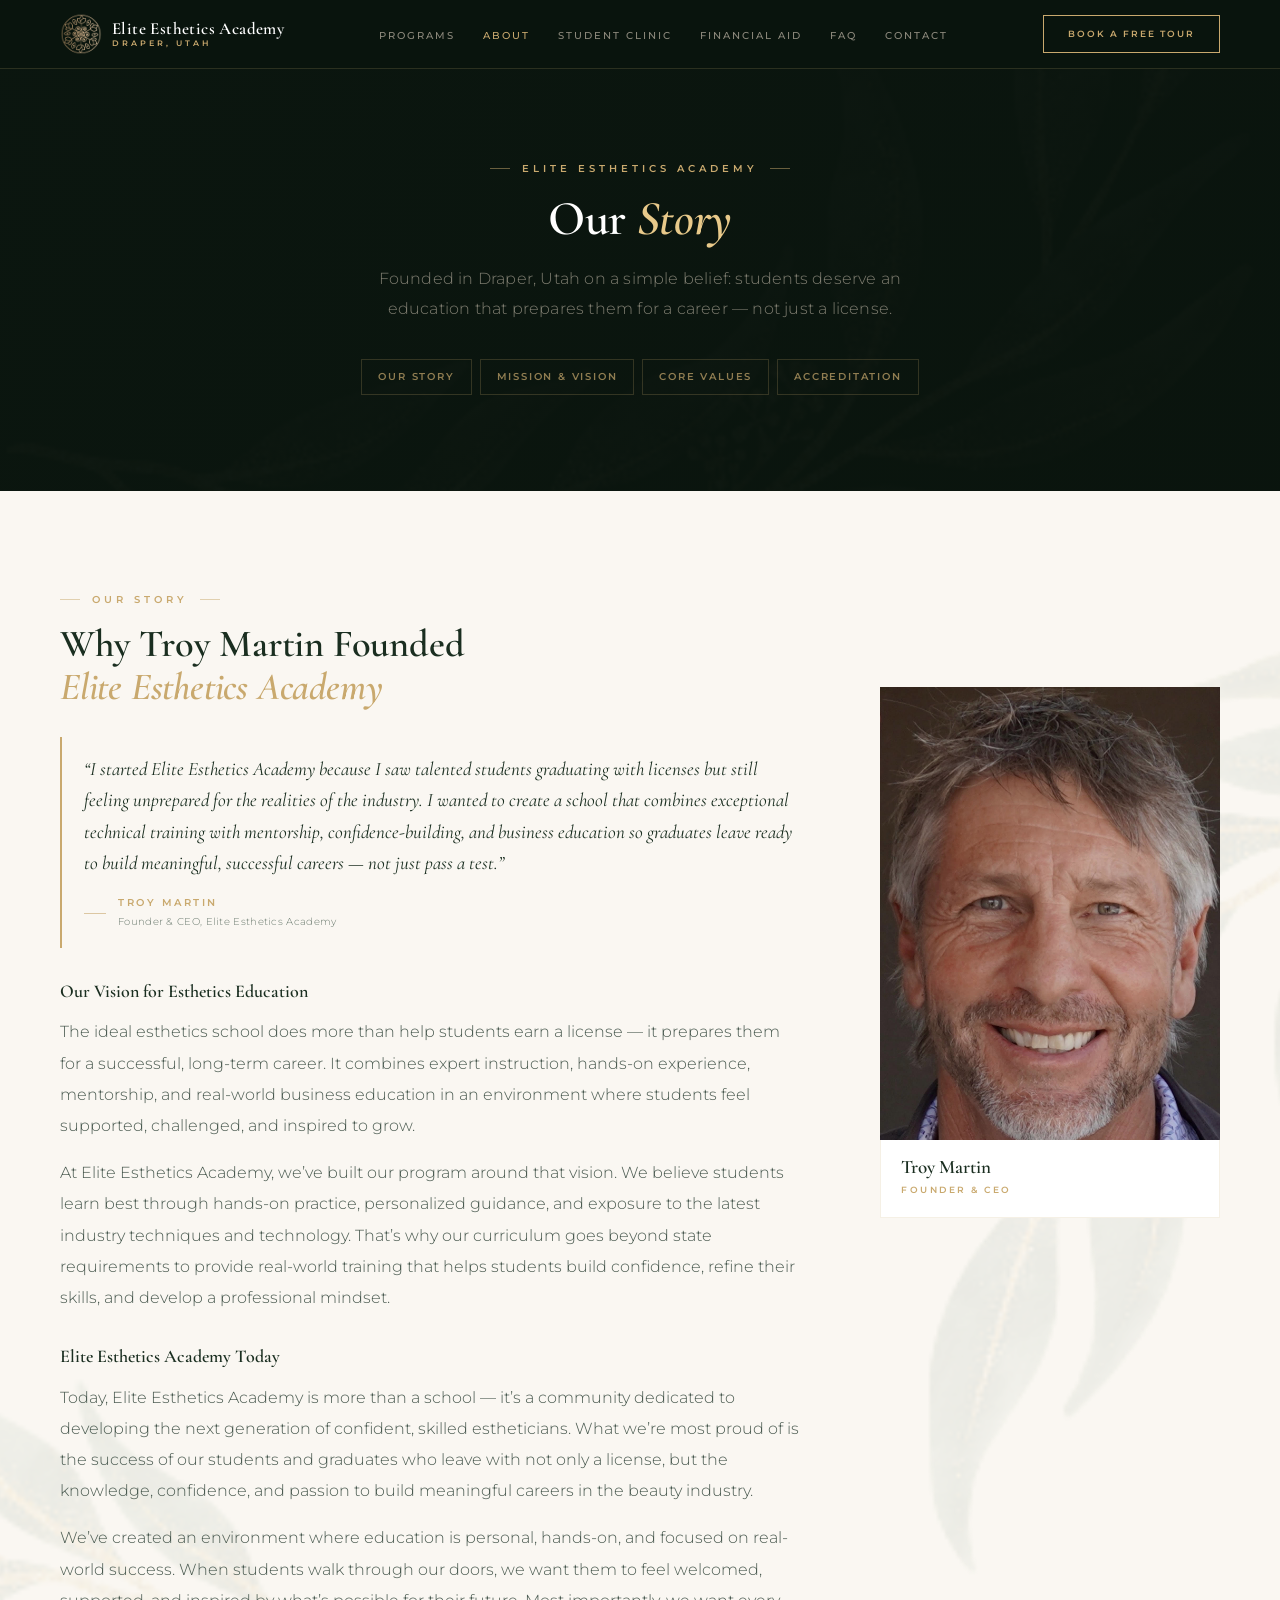
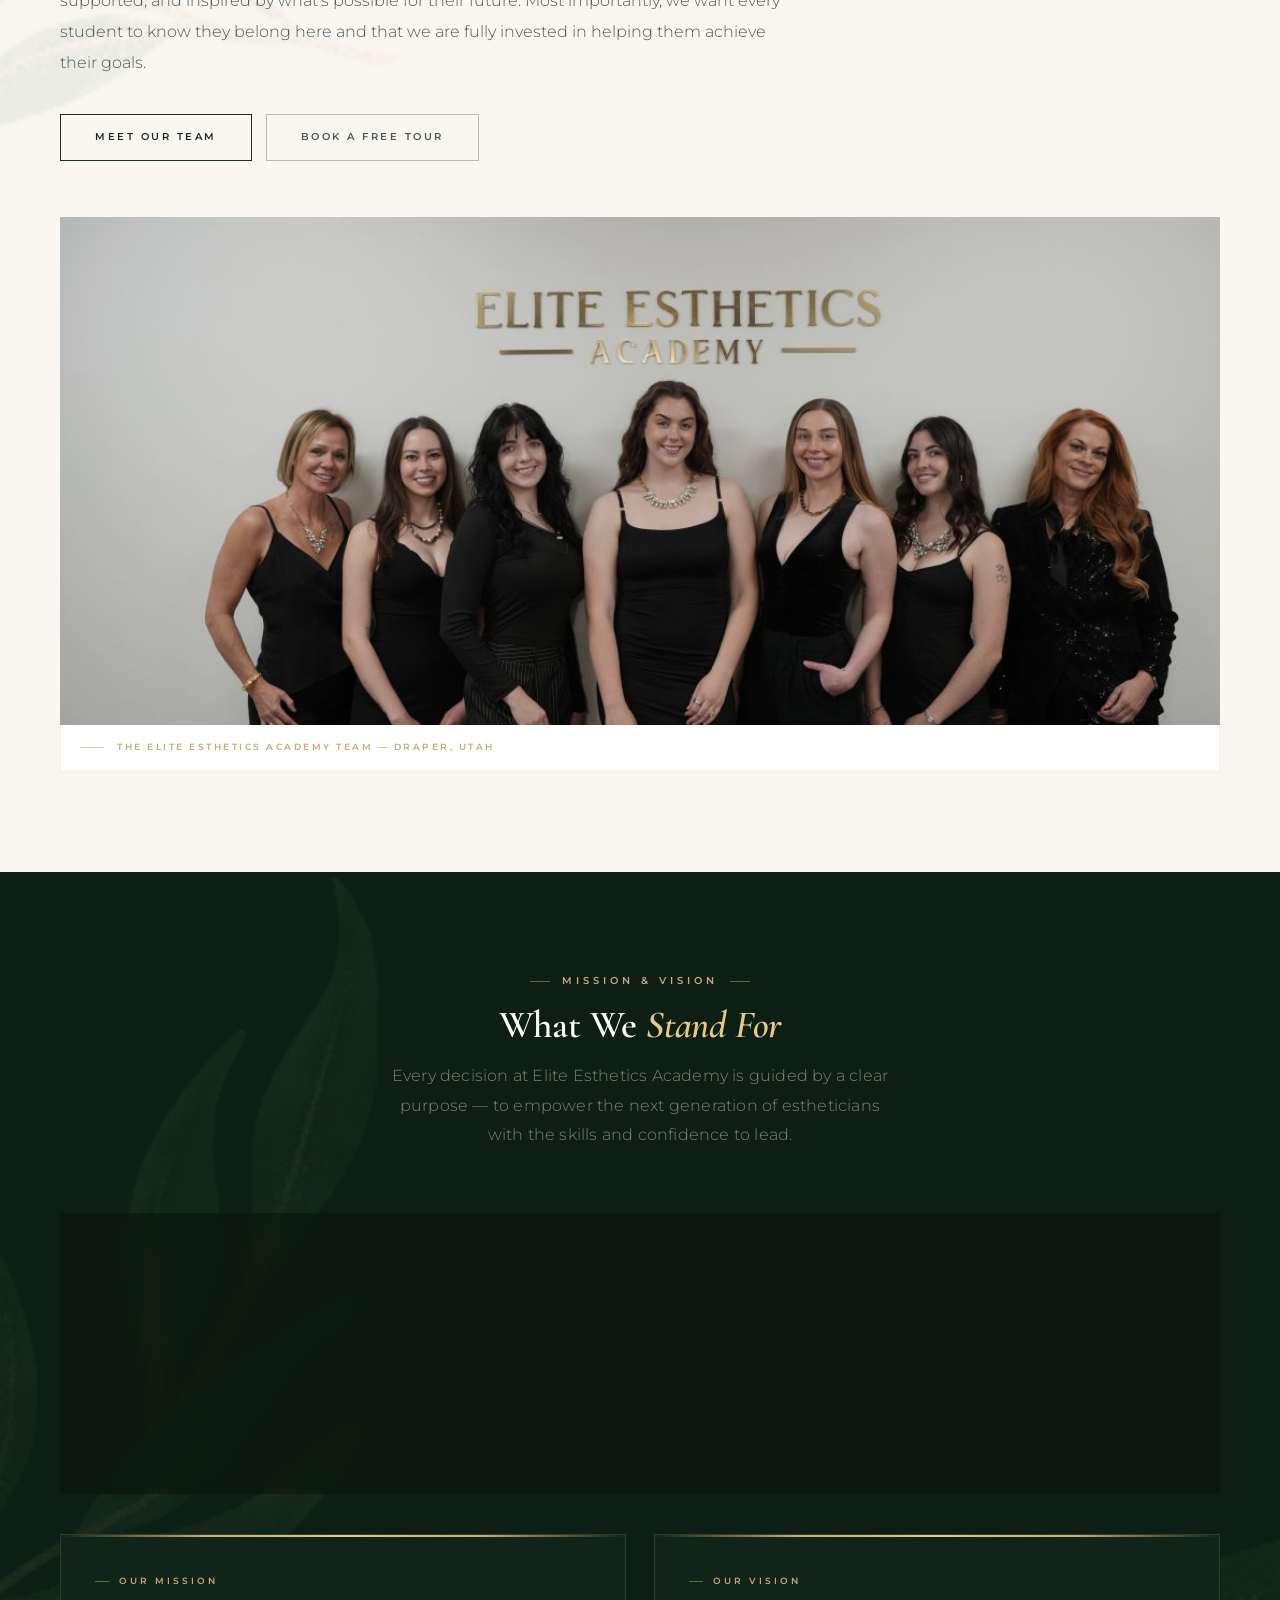
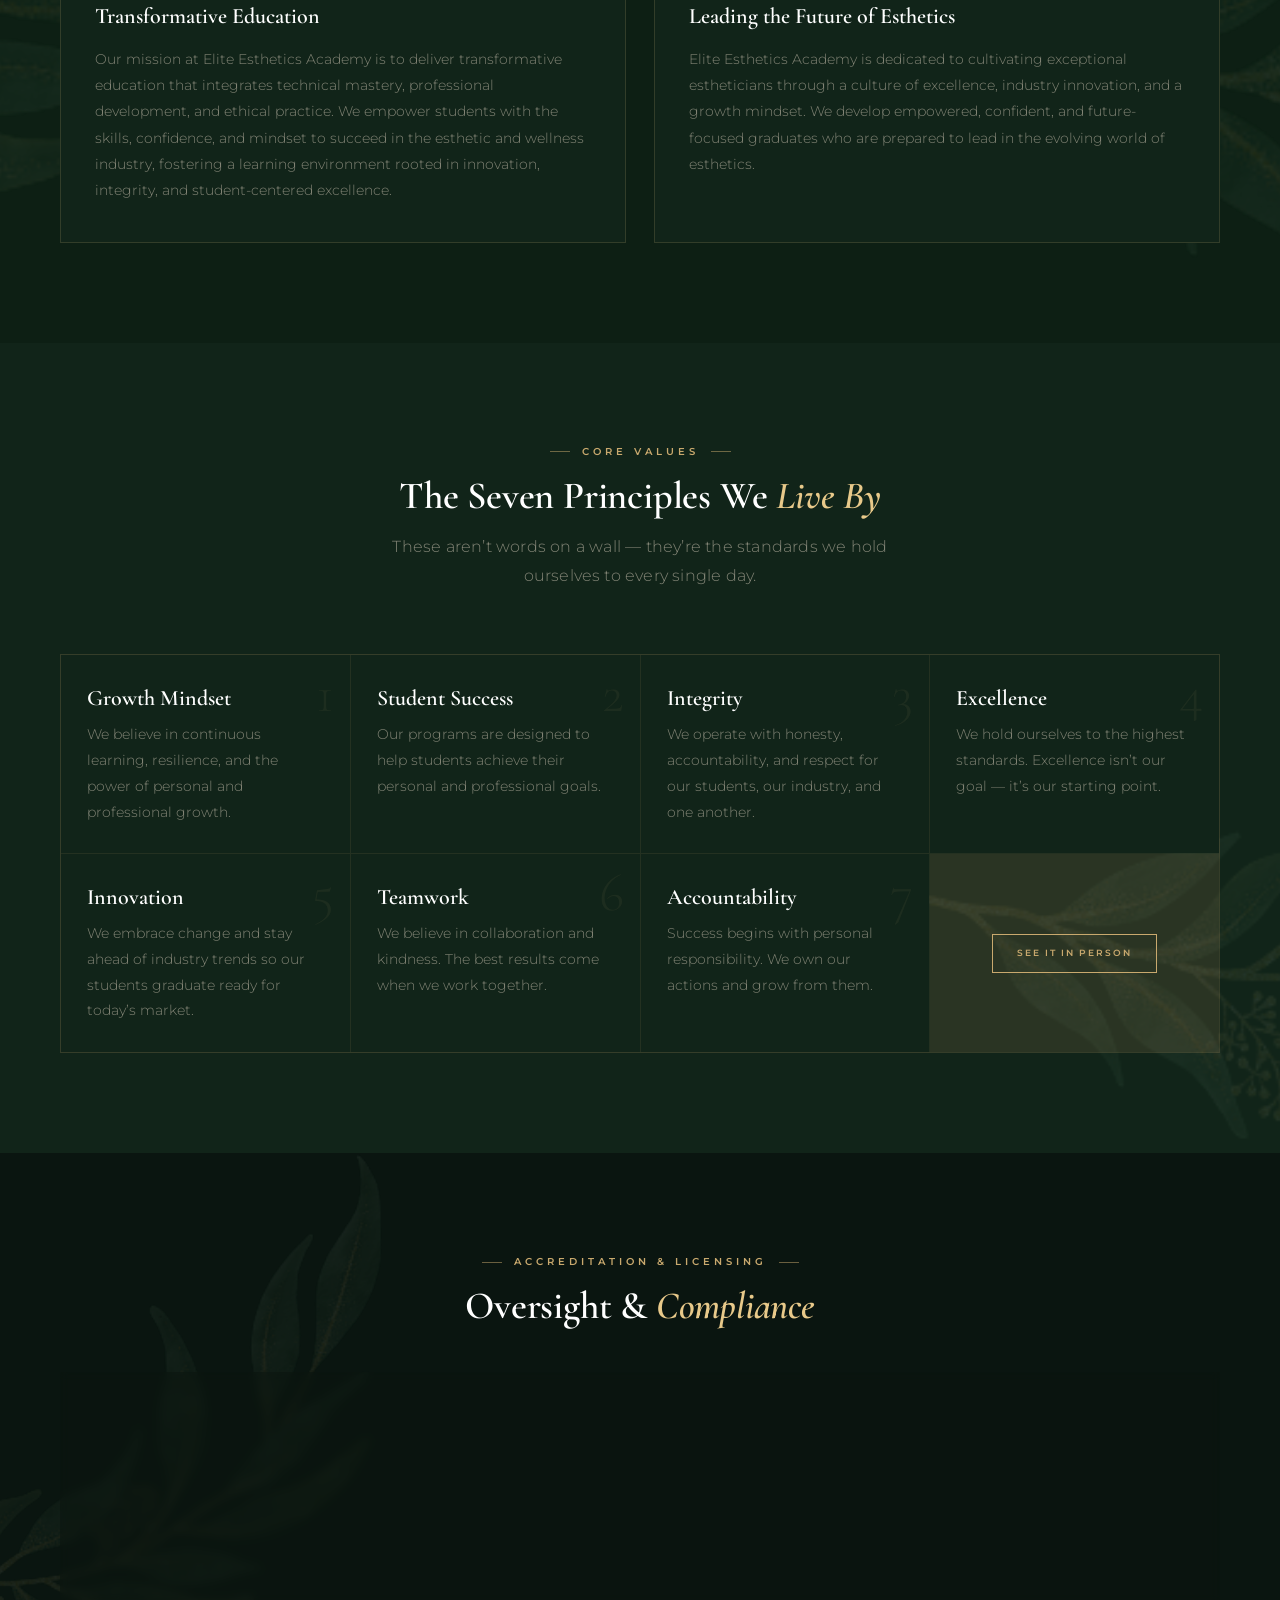
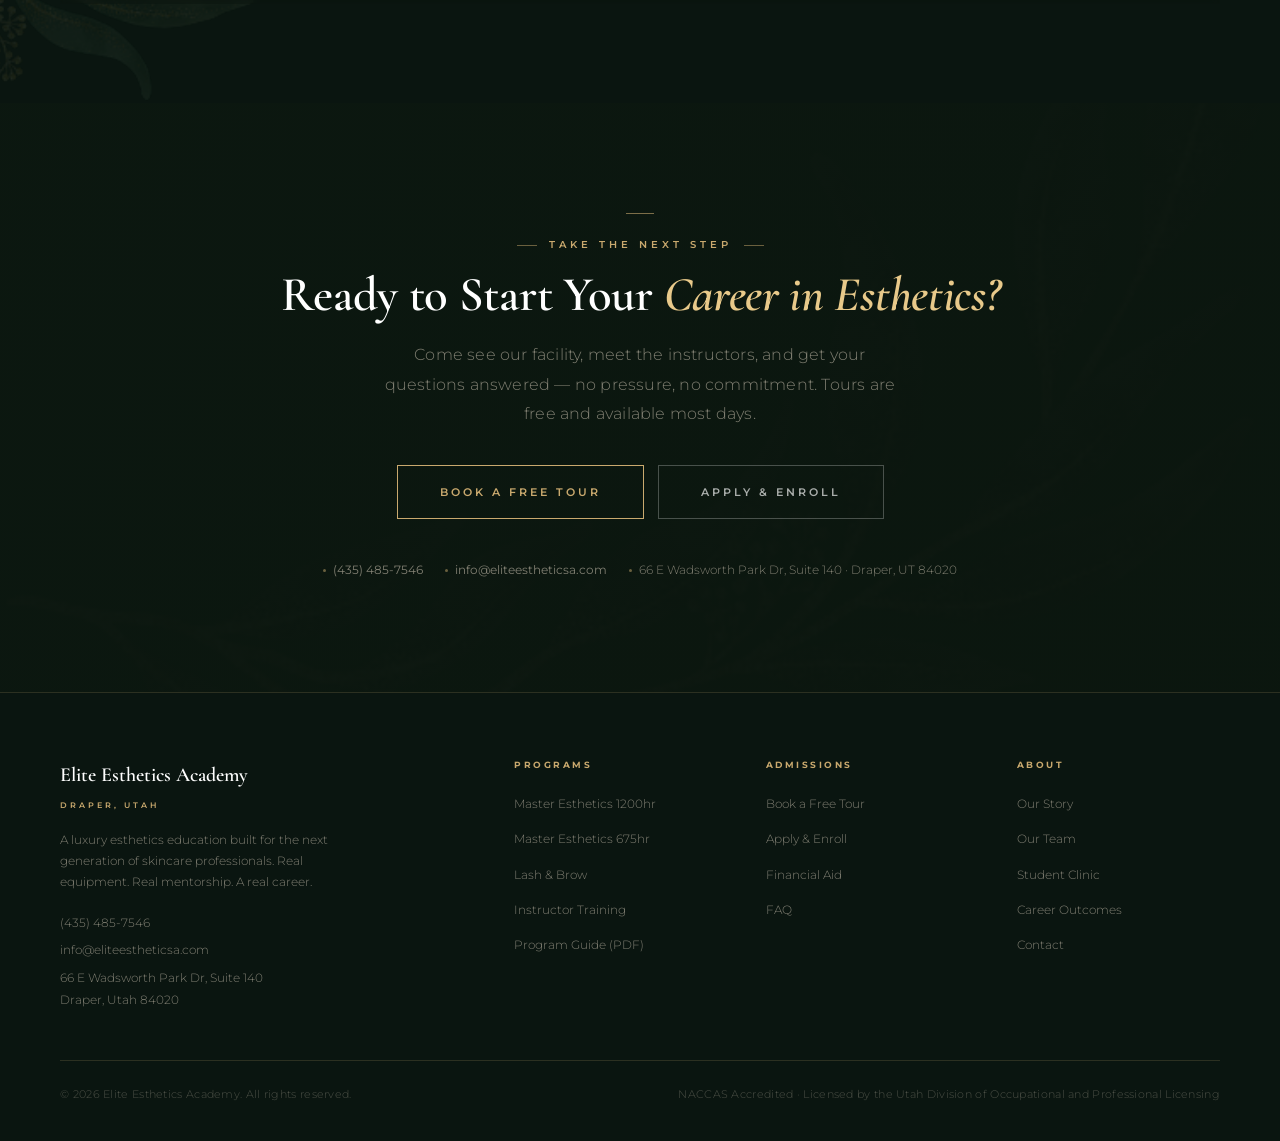
==== about.html @ 1b8df740 "Add About Us page with all required assets Adds about.html (story, mission/vision, values, accredita" ====
<!doctype html>
<html lang="en">
  <head>
    <meta charset="UTF-8" />
    <meta name="viewport" content="width=device-width, initial-scale=1.0" />
    <meta
      name="description"
      content="Learn the story behind Elite Esthetics Academy — why Troy Martin founded EEA in Draper, Utah, and the mission, vision, and values that shape everything we do."
    />
    <meta
      name="keywords"
      content="about Elite Esthetics Academy, esthetics school Draper Utah, esthetics education Utah, EEA mission vision values, founder story"
    />
    <title>About Us &mdash; Elite Esthetics Academy | Draper, Utah</title>

    <!-- Google Fonts -->
    <link
      href="https://fonts.googleapis.com/css2?family=Cormorant+Garamond:ital,wght@0,300;0,400;0,600;0,700;1,300;1,400;1,600&family=Montserrat:wght@300;400;500;600;700&display=swap"
      rel="stylesheet"
    />

    <!-- Brand Stylesheet -->
    <link rel="stylesheet" href="assets/css/elite-esthetics-brand.css" />

    <!-- Web Components (nav + footer) -->
    <script src="assets/js/components.js" defer></script>

    <style>
      /* ─────────────────────────────────────────────────────────────
       PAGE-SPECIFIC STYLES — ABOUT US
       ───────────────────────────────────────────────────────────── */

      /* ── STORY SECTION ── */
      .story-layout > div:first-child p.body-base {
        font-size: 16px;
        line-height: 1.95;
      }
      .story-layout {
        display: grid;
        grid-template-columns: 1fr 340px;
        gap: 80px;
        align-items: start;
      }
      .founder-photo-card {
        position: sticky;
        top: 96px;
      }
      .founder-photo-card__img {
        width: 100%;
        aspect-ratio: 3 / 4;
        object-fit: cover;
        object-position: center top;
        display: block;
        filter: brightness(0.92) saturate(0.88);
        transition: transform 0.55s ease, filter 0.4s ease;
      }
      .founder-photo-card:hover .founder-photo-card__img {
        transform: scale(1.02);
        filter: brightness(0.98) saturate(1);
      }
      .founder-photo-card__footer {
        padding: 16px 20px 18px;
        background: var(--color-white);
        border: 1px solid rgba(201, 169, 110, 0.18);
        border-top: none;
      }
      .founder-photo-card__name {
        font-family: var(--font-serif);
        font-size: 19px;
        font-weight: 600;
        color: var(--color-bg-green-text);
        line-height: 1.2;
        margin-bottom: 3px;
      }
      .founder-photo-card__title {
        font-family: var(--font-sans);
        font-size: 9px;
        font-weight: 600;
        letter-spacing: 2.5px;
        text-transform: uppercase;
        color: var(--color-gold);
      }
      .leadership-photo {
        margin-top: 56px;
        overflow: hidden;
      }
      .leadership-photo__img {
        width: 100%;
        aspect-ratio: 16 / 7;
        object-fit: cover;
        object-position: center 45%;
        display: block;
        filter: brightness(0.92) saturate(0.88);
        transition: transform 0.55s ease, filter 0.4s ease;
      }
      .leadership-photo:hover .leadership-photo__img {
        transform: scale(1.02);
        filter: brightness(0.98) saturate(1);
      }
      .leadership-photo__caption {
        padding: 14px 20px 16px;
        background: var(--color-white);
        border: 1px solid rgba(201, 169, 110, 0.18);
        border-top: none;
        display: flex;
        align-items: center;
        gap: 14px;
      }
      .leadership-photo__caption-bar {
        width: 22px;
        height: 1px;
        background: var(--color-gold);
        opacity: 0.6;
        flex-shrink: 0;
      }
      .leadership-photo__caption-text {
        font-family: var(--font-sans);
        font-size: 9px;
        font-weight: 600;
        letter-spacing: 2.5px;
        text-transform: uppercase;
        color: var(--color-gold);
      }

      /* ── ACCREDITATION ── */
      .accred-panel {
        position: relative;
        border: 1px solid var(--color-border-gold);
        padding: 44px 48px;
        background: rgba(10, 21, 14, 0.5);
        backdrop-filter: blur(4px);
      }
      .accred-panel::before {
        content: "";
        position: absolute;
        top: 0;
        left: 0;
        right: 0;
        height: 2px;
        background: linear-gradient(
          90deg,
          transparent,
          var(--color-gold),
          var(--color-gold-light),
          var(--color-gold),
          transparent
        );
      }
      .accred-tag {
        font-family: var(--font-sans);
        font-size: 9px;
        font-weight: 700;
        letter-spacing: 3px;
        text-transform: uppercase;
        color: rgba(201, 169, 110, 0.5);
        display: flex;
        align-items: center;
        gap: 10px;
        margin-bottom: 14px;
      }
      .accred-tag::before {
        content: "";
        display: block;
        width: 14px;
        height: 1px;
        background: var(--color-gold);
        opacity: 0.4;
        flex-shrink: 0;
      }
      .accred-heading {
        font-family: var(--font-serif);
        font-size: 22px;
        font-weight: 600;
        color: var(--color-white);
        margin-bottom: 16px;
        line-height: 1.2;
      }
      .accred-body {
        font-family: var(--font-sans);
        font-size: var(--text-sm);
        font-weight: 300;
        color: rgba(212, 201, 184, 0.48);
        line-height: 1.88;
        max-width: 780px;
      }
      .accred-body strong {
        color: rgba(212, 201, 184, 0.65);
        font-weight: 500;
      }

      /* ── RESPONSIVE ── */
      @media (max-width: 960px) {
        .story-layout {
          grid-template-columns: 1fr;
          gap: 48px;
        }
        .founder-photo-card {
          position: static;
          max-width: 380px;
        }
        .leadership-photo__img {
          aspect-ratio: 16 / 9;
        }
        .accred-panel {
          padding: 36px 30px;
        }
      }
      @media (max-width: 480px) {
        .accred-panel {
          padding: 28px 20px;
        }
      }
    </style>
  </head>

  <body>
    <site-nav></site-nav>

    <!-- ═══════════════════════════════════════════════════════════════
     PAGE HERO
     ═══════════════════════════════════════════════════════════════ -->
    <div class="page-hero" role="banner">
      <div class="section-palm-bg" aria-hidden="true"></div>
      <div class="section-palm-overlay" aria-hidden="true"></div>

      <div class="page-hero__content container">
        <div class="eyebrow eyebrow--center animate-fade-up animate-delay-1">
          Elite Esthetics Academy
        </div>

        <h1
          class="heading-1 animate-fade-up animate-delay-2"
          style="margin-bottom: 18px"
        >
          Our <em>Story</em>
        </h1>

        <p
          class="body-large animate-fade-up animate-delay-3"
          style="max-width: 540px; margin: 0 auto 36px"
        >
          Founded in Draper, Utah on a simple belief: students deserve an
          education that prepares them for a career &mdash; not just a license.
        </p>

        <!-- Jump links -->
        <nav
          class="nav-pills nav-pills--center animate-fade-up animate-delay-4"
          aria-label="Page sections"
        >
          <a href="#story" class="nav-pill">Our Story</a>
          <a href="#mission" class="nav-pill">Mission &amp; Vision</a>
          <a href="#values" class="nav-pill">Core Values</a>
          <a href="#accreditation" class="nav-pill">Accreditation</a>
        </nav>
      </div>
    </div>

    <!-- ═══════════════════════════════════════════════════════════════
     SECTION 1 — OUR STORY
     ═══════════════════════════════════════════════════════════════ -->
    <section
      class="section bg-cream"
      id="story"
      style="position: relative; overflow: hidden"
    >
      <div class="palm-deco palm-deco--dense-tr" aria-hidden="true"></div>
      <div class="palm-deco palm-deco--dense-bl" aria-hidden="true"></div>

      <div class="container" style="position: relative; z-index: 2">
        <div class="story-layout">

        <!-- Story Text -->
        <div>
          <div class="eyebrow eyebrow--dark">Our Story</div>
          <h2 class="heading-2 on-light" style="margin-bottom: 28px">
            Why Troy Martin Founded<br /><em>Elite Esthetics Academy</em>
          </h2>

          <!-- Founder Pull Quote -->
          <div class="pull-quote pull-quote--light" style="margin-bottom: 32px">
            <p>
              &ldquo;I started Elite Esthetics Academy because I saw talented
              students graduating with licenses but still feeling unprepared
              for the realities of the industry. I wanted to create a school
              that combines exceptional technical training with mentorship,
              confidence-building, and business education so graduates leave
              ready to build meaningful, successful careers &mdash; not just
              pass a test.&rdquo;
            </p>
            <div
              style="display: flex; align-items: center; gap: 12px; margin-top: 16px"
            >
              <div
                style="width: 22px; height: 1px; background: var(--color-gold); opacity: 0.6; flex-shrink: 0"
                aria-hidden="true"
              ></div>
              <div>
                <div
                  style="font-family: var(--font-sans); font-size: 10px; font-weight: 600; letter-spacing: 2.5px; text-transform: uppercase; color: var(--color-gold)"
                >
                  Troy Martin
                </div>
                <div
                  style="font-family: var(--font-sans); font-size: 10px; font-weight: 300; color: var(--color-text-lighter); letter-spacing: 0.3px"
                >
                  Founder &amp; CEO, Elite Esthetics Academy
                </div>
              </div>
            </div>
          </div>

          <!-- Vision Paragraphs -->
          <h3
            class="heading-4 on-light"
            style="margin-bottom: 14px; font-size: 18px"
          >
            Our Vision for Esthetics Education
          </h3>
          <p class="body-base on-light" style="margin-bottom: 16px">
            The ideal esthetics school does more than help students earn a
            license &mdash; it prepares them for a successful, long-term
            career. It combines expert instruction, hands-on experience,
            mentorship, and real-world business education in an environment
            where students feel supported, challenged, and inspired to grow.
          </p>
          <p class="body-base on-light" style="margin-bottom: 32px">
            At Elite Esthetics Academy, we&rsquo;ve built our program around
            that vision. We believe students learn best through hands-on
            practice, personalized guidance, and exposure to the latest
            industry techniques and technology. That&rsquo;s why our
            curriculum goes beyond state requirements to provide real-world
            training that helps students build confidence, refine their
            skills, and develop a professional mindset.
          </p>

          <!-- Today Paragraphs -->
          <h3
            class="heading-4 on-light"
            style="margin-bottom: 14px; font-size: 18px"
          >
            Elite Esthetics Academy Today
          </h3>
          <p class="body-base on-light" style="margin-bottom: 16px">
            Today, Elite Esthetics Academy is more than a school &mdash;
            it&rsquo;s a community dedicated to developing the next
            generation of confident, skilled estheticians. What we&rsquo;re
            most proud of is the success of our students and graduates who
            leave with not only a license, but the knowledge, confidence, and
            passion to build meaningful careers in the beauty industry.
          </p>
          <p class="body-base on-light" style="margin-bottom: 36px">
            We&rsquo;ve created an environment where education is personal,
            hands-on, and focused on real-world success. When students walk
            through our doors, we want them to feel welcomed, supported, and
            inspired by what&rsquo;s possible for their future. Most
            importantly, we want every student to know they belong here and
            that we are fully invested in helping them achieve their goals.
          </p>

          <div class="btn-group">
            <a href="team.html" class="btn btn--dark">Meet Our Team</a>
            <a
              href="book-a-tour.html"
              class="btn btn--ghost"
              style="border-color: rgba(26,46,32,0.3); color: var(--color-text-light)"
              >Book a Free Tour</a
            >
          </div>
        </div>

        <!-- Troy's Headshot — right column -->
        <div class="founder-photo-card">
          <img
            src="assets/images/troy-headshot.jpg"
            alt="Troy Martin, Founder and CEO of Elite Esthetics Academy"
            class="founder-photo-card__img"
            loading="lazy"
          />
          <div class="founder-photo-card__footer">
            <div class="founder-photo-card__name">Troy Martin</div>
            <div class="founder-photo-card__title">Founder &amp; CEO</div>
          </div>
        </div>

        </div><!-- end .story-layout -->

        <!-- Leadership Team Photo — full-width below the 2-col split -->
        <div class="leadership-photo">
          <img
            src="assets/images/leadership-team.jpg"
            alt="The Elite Esthetics Academy leadership and instructor team"
            class="leadership-photo__img"
            loading="lazy"
          />
          <div class="leadership-photo__caption">
            <div class="leadership-photo__caption-bar" aria-hidden="true"></div>
            <span class="leadership-photo__caption-text">
              The Elite Esthetics Academy Team &mdash; Draper, Utah
            </span>
          </div>
        </div>

      </div>
    </section>

    <!-- ═══════════════════════════════════════════════════════════════
     SECTION 2 — MISSION, VISION & WELCOME
     ═══════════════════════════════════════════════════════════════ -->
    <section
      class="section bg-dark"
      id="mission"
      style="position: relative; overflow: hidden"
    >
      <div class="palm-deco palm-deco--dark-left" aria-hidden="true"></div>
      <div class="palm-deco palm-deco--dark-right" aria-hidden="true"></div>

      <div class="container" style="position: relative; z-index: 2">
        <!-- Section Header -->
        <div class="section-header">
          <div class="eyebrow eyebrow--center">Mission &amp; Vision</div>
          <h2 class="heading-2" style="margin-bottom: 14px">
            What We <em>Stand For</em>
          </h2>
          <p class="body-large" style="max-width: 520px; margin: 0 auto">
            Every decision at Elite Esthetics Academy is guided by a clear
            purpose &mdash; to empower the next generation of estheticians
            with the skills and confidence to lead.
          </p>
        </div>

        <!-- Welcome Message Quote Block -->
        <div class="quote-block" style="margin-bottom: 40px">
          <span class="quote-block__mark" aria-hidden="true">&ldquo;</span>
          <p class="quote-block__text">
            Welcome to Elite Esthetics Academy, where your journey to becoming
            a confident, skilled, and successful esthetician begins. Our
            academy is more than just a place of learning &mdash; it&rsquo;s a
            professional, ethical, and innovative environment where students
            are empowered to pursue excellence and realize their goals in the
            esthetic and wellness industry.
          </p>
          <span class="quote-block__cite">
            &mdash;&nbsp; Elite Esthetics Academy
          </span>
        </div>

        <!-- Mission + Vision Cards -->
        <div class="grid-2" style="align-items: stretch">
          <!-- Mission -->
          <div class="mvv-card">
            <div class="mvv-card__type">Our Mission</div>
            <div class="mvv-card__heading">Transformative Education</div>
            <p class="mvv-card__text">
              Our mission at Elite Esthetics Academy is to deliver
              transformative education that integrates technical mastery,
              professional development, and ethical practice. We empower
              students with the skills, confidence, and mindset to succeed in
              the esthetic and wellness industry, fostering a learning
              environment rooted in innovation, integrity, and
              student-centered excellence.
            </p>
          </div>

          <!-- Vision -->
          <div class="mvv-card">
            <div class="mvv-card__type">Our Vision</div>
            <div class="mvv-card__heading">Leading the Future of Esthetics</div>
            <p class="mvv-card__text">
              Elite Esthetics Academy is dedicated to cultivating exceptional
              estheticians through a culture of excellence, industry
              innovation, and a growth mindset. We develop empowered,
              confident, and future-focused graduates who are prepared to lead
              in the evolving world of esthetics.
            </p>
          </div>
        </div>
      </div>
    </section>

    <!-- ═══════════════════════════════════════════════════════════════
     SECTION 3 — CORE VALUES
     ═══════════════════════════════════════════════════════════════ -->
    <section
      class="section bg-mid"
      id="values"
      style="position: relative; overflow: hidden"
    >
      <div class="palm-deco palm-deco--dark-right" aria-hidden="true"></div>

      <div class="container" style="position: relative; z-index: 2">
        <div class="section-header">
          <div class="eyebrow eyebrow--center">Core Values</div>
          <h2 class="heading-2" style="margin-bottom: 14px">
            The Seven Principles We <em>Live By</em>
          </h2>
          <p class="body-large" style="max-width: 500px; margin: 0 auto">
            These aren&rsquo;t words on a wall &mdash; they&rsquo;re the
            standards we hold ourselves to every single day.
          </p>
        </div>

        <div class="values-grid">
          <!-- Value 1 -->
          <div class="value-card">
            <div class="value-card__num" aria-hidden="true">1</div>
            <div class="value-card__name">Growth Mindset</div>
            <p class="value-card__desc">
              We believe in continuous learning, resilience, and the power of
              personal and professional growth.
            </p>
          </div>

          <!-- Value 2 -->
          <div class="value-card">
            <div class="value-card__num" aria-hidden="true">2</div>
            <div class="value-card__name">Student Success</div>
            <p class="value-card__desc">
              Our programs are designed to help students achieve their personal
              and professional goals.
            </p>
          </div>

          <!-- Value 3 -->
          <div class="value-card">
            <div class="value-card__num" aria-hidden="true">3</div>
            <div class="value-card__name">Integrity</div>
            <p class="value-card__desc">
              We operate with honesty, accountability, and respect for our
              students, our industry, and one another.
            </p>
          </div>

          <!-- Value 4 -->
          <div class="value-card">
            <div class="value-card__num" aria-hidden="true">4</div>
            <div class="value-card__name">Excellence</div>
            <p class="value-card__desc">
              We hold ourselves to the highest standards. Excellence
              isn&rsquo;t our goal &mdash; it&rsquo;s our starting point.
            </p>
          </div>

          <!-- Value 5 -->
          <div class="value-card">
            <div class="value-card__num" aria-hidden="true">5</div>
            <div class="value-card__name">Innovation</div>
            <p class="value-card__desc">
              We embrace change and stay ahead of industry trends so our
              students graduate ready for today&rsquo;s market.
            </p>
          </div>

          <!-- Value 6 -->
          <div class="value-card">
            <div class="value-card__num" aria-hidden="true">6</div>
            <div class="value-card__name">Teamwork</div>
            <p class="value-card__desc">
              We believe in collaboration and kindness. The best results come
              when we work together.
            </p>
          </div>

          <!-- Value 7 -->
          <div class="value-card">
            <div class="value-card__num" aria-hidden="true">7</div>
            <div class="value-card__name">Accountability</div>
            <p class="value-card__desc">
              Success begins with personal responsibility. We own our actions
              and grow from them.
            </p>
          </div>

          <!-- CTA Cell (8th slot — completes the 4×2 grid) -->
          <div class="value-cta-cell">
            <a href="book-a-tour.html" class="btn btn--gold btn--sm"
              >See It In Person</a
            >
          </div>
        </div>
      </div>
    </section>

    <!-- ═══════════════════════════════════════════════════════════════
     SECTION 4 — ACCREDITATION & LICENSING
     ═══════════════════════════════════════════════════════════════ -->
    <section
      class="section"
      id="accreditation"
      style="
        background-color: var(--color-bg-darkest);
        position: relative;
        overflow: hidden;
      "
    >
      <div class="palm-deco palm-deco--dark-left" aria-hidden="true"></div>

      <div class="container" style="position: relative; z-index: 2">
        <div class="section-header" style="margin-bottom: 44px">
          <div class="eyebrow eyebrow--center">Accreditation &amp; Licensing</div>
          <h2 class="heading-2" style="margin-bottom: 0">
            Oversight &amp; <em>Compliance</em>
          </h2>
        </div>

        <div class="accred-panel">
          <div class="accred-tag">Official Statement</div>
          <h3 class="accred-heading">NACCAS &amp; Utah DOPL</h3>
          <p class="accred-body">
            Elite Esthetics Academy has applied for accreditation through the
            <strong
              >National Accrediting Commission of Career Arts &amp; Sciences
              (NACCAS)</strong
            >. While the application is in progress, accreditation has not yet
            been granted and is not guaranteed. Licensure is granted through
            the
            <strong
              >Utah Division of Occupational and Professional Licensing
              (DOPL)</strong
            >.
            <strong>School License&nbsp;#:&nbsp;14252667-1111</strong>
          </p>
        </div>
      </div>
    </section>

    <!-- ═══════════════════════════════════════════════════════════════
     FINAL CTA
     ═══════════════════════════════════════════════════════════════ -->
    <section class="cta-section bg-deep">
      <div
        class="section-palm-bg"
        style="opacity: 0.3"
        aria-hidden="true"
      ></div>
      <div class="section-palm-overlay" aria-hidden="true"></div>

      <div
        class="container"
        style="position: relative; z-index: 2; text-align: center"
      >
        <span
          class="gold-bar"
          style="margin: 0 auto 22px"
          aria-hidden="true"
        ></span>
        <div class="eyebrow eyebrow--center">Take the Next Step</div>
        <h2 class="heading-1" style="margin-bottom: 18px">
          Ready to Start Your <em>Career in Esthetics?</em>
        </h2>
        <p class="body-large" style="max-width: 520px; margin: 0 auto 36px">
          Come see our facility, meet the instructors, and get your questions
          answered &mdash; no pressure, no commitment. Tours are free and
          available most days.
        </p>

        <div class="btn-group btn-group--center" style="margin-bottom: 40px">
          <a href="book-a-tour.html" class="btn btn--gold btn--lg"
            >Book a Free Tour</a
          >
          <a href="enroll.html" class="btn btn--ghost btn--lg"
            >Apply &amp; Enroll</a
          >
        </div>

        <div class="contact-row" style="justify-content: center">
          <a href="tel:4354857546" class="contact-row__link">
            <div class="contact-row__dot" aria-hidden="true"></div>
            (435) 485-7546
          </a>
          <a href="mailto:info@eliteestheticsa.com" class="contact-row__link">
            <div class="contact-row__dot" aria-hidden="true"></div>
            info@eliteestheticsa.com
          </a>
          <span
            style="
              display: flex;
              align-items: center;
              gap: 7px;
              font-family: var(--font-sans);
              font-size: var(--text-sm);
              font-weight: 300;
              color: var(--color-text-muted);
            "
          >
            <div class="contact-row__dot" aria-hidden="true"></div>
            66 E Wadsworth Park Dr, Suite 140 &middot; Draper, UT 84020
          </span>
        </div>
      </div>
    </section>

    <site-footer></site-footer>

    <!-- ═══════════════════════════════════════════════════════════════
     JSON-LD STRUCTURED DATA
     ═══════════════════════════════════════════════════════════════ -->
    <script type="application/ld+json">
      {
        "@context": "https://schema.org",
        "@type": "EducationalOrganization",
        "name": "Elite Esthetics Academy",
        "description": "Elite Esthetics Academy is an esthetics school in Draper, Utah offering Master Esthetics, Lash & Brow, and Instructor programs with real med-spa equipment and a 15:1 student-to-instructor ratio.",
        "url": "https://eliteestheticsa.com",
        "logo": "https://eliteestheticsa.com/wp-content/uploads/logo-full.png",
        "address": {
          "@type": "PostalAddress",
          "streetAddress": "66 E Wadsworth Park Dr, Suite 140",
          "addressLocality": "Draper",
          "addressRegion": "UT",
          "postalCode": "84020",
          "addressCountry": "US"
        },
        "telephone": "+14354857546",
        "email": "info@eliteestheticsa.com",
        "foundingDate": "2024",
        "founder": {
          "@type": "Person",
          "name": "Troy Martin",
          "jobTitle": "Founder & CEO"
        },
        "hasOfferCatalog": {
          "@type": "OfferCatalog",
          "name": "Esthetics Programs",
          "itemListElement": [
            {
              "@type": "Course",
              "name": "Master Esthetics — 1200 Hour",
              "description": "Comprehensive esthetics training covering advanced skincare, med-spa modalities, laser, microneedling, chemical peels, and business development."
            },
            {
              "@type": "Course",
              "name": "Master Esthetics — 675 Hour",
              "description": "A focused, accelerated path to esthetics licensure in Utah."
            },
            {
              "@type": "Course",
              "name": "Lash & Brow Program",
              "description": "Specialized training in lash extensions, brow shaping, lamination, and tinting."
            },
            {
              "@type": "Course",
              "name": "Instructor Training Course",
              "description": "Esthetics instructor credential program for licensed estheticians."
            }
          ]
        }
      }
    </script>
  </body>
</html>
---- assets/css/elite-esthetics-brand.css ----
/*
  ================================================================
  ELITE ESTHETICS ACADEMY — BRAND STYLESHEET
  ================================================================
  Version:  1.0
  Updated:  April 2026
  Author:   Elite Esthetics Academy
 
  CONTENTS
  ────────────────────────────────────────────────────────────────
  1.  CSS Custom Properties (Design Tokens)
  2.  Google Fonts Import
  3.  Reset & Base
  4.  Typography Scale
  5.  Section Eyebrows & Labels
  6.  Buttons
  7.  Gold Decorative Lines
  8.  Section Layouts & Backgrounds
  9.  Palm Leaf Decorations
  10. Cards & Bordered Panels
  11. Grid Systems
  12. Accordion / FAQ Items
  13. Forms
  14. Trust Bar / Stats
  15. Pull Quotes & Blockquotes
  16. Navigation Pills / Jump Links
  17. Utility Classes
  18. Mobile Sticky CTA Bar
  19. Responsive Breakpoints
  20. Animations & Transitions
 
  WORDPRESS INSTALL
  ────────────────────────────────────────────────────────────────
  Option A (Recommended):
    Appearance → Customize → Additional CSS → paste entire file
 
  Option B:
    Upload to your child theme folder and enqueue via functions.php:
    wp_enqueue_style('eea-brand', get_stylesheet_directory_uri()
      . '/elite-esthetics-brand.css');
 
  FONTS — add this to your theme <head> or via a header plugin:
  <link href="https://fonts.googleapis.com/css2?family=
    Cormorant+Garamond:ital,wght@0,300;0,400;0,600;0,700;
    1,300;1,400;1,600&family=Montserrat:wght@300;400;500;
    600;700&display=swap" rel="stylesheet">
 
  PALM IMAGES — update --palm-dark and --palm-dense in :root
  after uploading your two palm photos to the Media Library.
  ================================================================
*/

/* ================================================================
   1. CSS CUSTOM PROPERTIES — DESIGN TOKENS
   All brand values live here. Edit this section to update the
   entire site in one place.
   ================================================================ */

:root {
  /* ── Color Palette ────────────────────────────────────────── */

  /* Greens — primary brand backgrounds */
  --color-bg-darkest: #0a1510; /* deepest page bg */
  --color-bg-dark: #0d1f14; /* primary dark bg */
  --color-bg-mid: #112419; /* alternate dark section */
  --color-bg-deep: #0f2016; /* CTA / feature section */
  --color-bg-green-text: #1a2e20; /* dark green used as text on light */

  /* Golds — primary accent */
  --color-gold: #c9a96e; /* primary gold */
  --color-gold-light: #e8c98a; /* lighter gold / hover */
  --color-gold-pale: #f0ddb0; /* very pale gold / backgrounds */

  /* Light backgrounds */
  --color-cream: #faf7f2; /* primary light section bg */
  --color-off-white: #f5f0e8; /* slightly warmer white */
  --color-white: #ffffff;

  /* Text */
  --color-text: #d4c9b8; /* warm body text on dark */
  --color-text-muted: rgba(212, 201, 184, 0.58); /* subdued body text */
  --color-text-light: #4a5a50; /* body text on cream sections */
  --color-text-lighter: #6a7a6e; /* muted text on cream */

  /* Borders */
  --color-border-gold: rgba(201, 169, 110, 0.18);
  --color-border-gold-strong: rgba(201, 169, 110, 0.4);
  --color-border-cream: rgba(201, 169, 110, 0.2);

  /* ── Typography ───────────────────────────────────────────── */

  --font-serif: "Cormorant Garamond", Georgia, serif;
  --font-sans: "Montserrat", Helvetica, sans-serif;

  /* Scale */
  --text-xs: 9.5px;
  --text-sm: 12px;
  --text-base: 14px;
  --text-md: 15.5px;
  --text-lg: 17px;
  --text-xl: 22px;
  --text-2xl: 28px;
  --text-3xl: clamp(28px, 3vw, 40px);
  --text-4xl: clamp(32px, 3.8vw, 52px);
  --text-5xl: clamp(40px, 5.5vw, 68px);

  /* Letter spacing */
  --tracking-eyebrow: 4px;
  --tracking-label: 3.5px;
  --tracking-button: 2.5px;
  --tracking-meta: 1.5px;

  /* Line heights */
  --leading-tight: 1.08;
  --leading-heading: 1.12;
  --leading-body: 1.88;
  --leading-loose: 1.9;

  /* ── Spacing ──────────────────────────────────────────────── */

  --space-xs: 8px;
  --space-sm: 16px;
  --space-md: 24px;
  --space-lg: 40px;
  --space-xl: 64px;
  --space-2xl: 100px;

  --section-pad-v: 100px;
  --section-pad-h: 40px;
  --max-width: 1160px;
  --max-width-text: 720px;
  --max-width-narrow: 560px;

  /* ── Palm Image Paths ─────────────────────────────────────── */
  /* UPDATE THESE after uploading to WordPress Media Library    */

  --palm-dark: url("../images/leaves-1.webp");
  /* Dark background with palm fronds on left and right sides  */
  /* Local path example:                                        */
  /* url('/wp-content/uploads/2026/04/Depositphotos_203212990_L.jpg') */

  --palm-dense: url("../images/leaves-2.webp");
  /* Dense close-up green palm leaves                          */
  /* Local path example:                                        */
  /* url('/wp-content/uploads/2026/04/Palm_Leaves__1_.jpeg')   */

  /* ── Transitions ──────────────────────────────────────────── */

  --transition-fast: all 0.2s ease;
  --transition-base: all 0.28s ease;
  --transition-slow: all 0.4s ease;
}

/* ================================================================
   2. GOOGLE FONTS IMPORT
   Also add the <link> tag to your theme <head> for best
   performance. This @import is a fallback.
   ================================================================ */

@import url("https://fonts.googleapis.com/css2?family=Cormorant+Garamond:ital,wght@0,300;0,400;0,600;0,700;1,300;1,400;1,600&family=Montserrat:wght@300;400;500;600;700&display=swap");

/* ================================================================
   3. RESET & BASE
   ================================================================ */

*,
*::before,
*::after {
  box-sizing: border-box;
  margin: 0;
  padding: 0;
}

html {
  scroll-behavior: smooth;
}

body {
  font-family: var(--font-sans);
  font-size: var(--text-base);
  font-weight: 300;
  line-height: var(--leading-body);
  color: var(--color-text);
  background-color: var(--color-bg-dark);
  overflow-x: hidden;
  -webkit-font-smoothing: antialiased;
  -moz-osx-font-smoothing: grayscale;
}

img,
video {
  max-width: 100%;
  display: block;
}

a {
  color: var(--color-gold);
  text-decoration: none;
  transition: var(--transition-fast);
}
a:hover {
  color: var(--color-gold-light);
}

ul,
ol {
  list-style: none;
}

/* ================================================================
   4. TYPOGRAPHY SCALE
   ================================================================ */

/* ── Serif Display Headings (Cormorant Garamond) ── */

.heading-display {
  font-family: var(--font-serif);
  font-size: var(--text-5xl);
  font-weight: 600;
  line-height: var(--leading-tight);
  letter-spacing: -0.5px;
  color: var(--color-white);
}

.heading-1 {
  font-family: var(--font-serif);
  font-size: var(--text-4xl);
  font-weight: 600;
  line-height: var(--leading-heading);
  letter-spacing: -0.3px;
  color: var(--color-white);
}

.heading-2 {
  font-family: var(--font-serif);
  font-size: var(--text-3xl);
  font-weight: 600;
  line-height: var(--leading-heading);
  letter-spacing: -0.2px;
  color: var(--color-white);
}

.heading-3 {
  font-family: var(--font-serif);
  font-size: var(--text-2xl);
  font-weight: 600;
  line-height: 1.2;
  color: var(--color-white);
}

.heading-4 {
  font-family: var(--font-serif);
  font-size: var(--text-xl);
  font-weight: 600;
  line-height: 1.25;
  color: var(--color-white);
}

/* Italic gold emphasis inside headings */
.heading-display em,
.heading-1 em,
.heading-2 em,
.heading-3 em,
.heading-4 em {
  font-style: italic;
  color: var(--color-gold-light);
}

/* Dark variant — for use on cream/light backgrounds */
.heading-display.on-light,
.heading-1.on-light,
.heading-2.on-light,
.heading-3.on-light,
.heading-4.on-light {
  color: var(--color-bg-green-text);
}
.heading-display.on-light em,
.heading-1.on-light em,
.heading-2.on-light em,
.heading-3.on-light em,
.heading-4.on-light em {
  color: var(--color-gold);
}

/* ── Body Text ── */

.body-large {
  font-family: var(--font-sans);
  font-size: var(--text-md);
  font-weight: 300;
  line-height: var(--leading-loose);
  color: var(--color-text-muted);
  letter-spacing: 0.2px;
}

.body-base {
  font-family: var(--font-sans);
  font-size: var(--text-base);
  font-weight: 300;
  line-height: var(--leading-body);
  color: var(--color-text-muted);
}

.body-sm {
  font-family: var(--font-sans);
  font-size: var(--text-sm);
  font-weight: 300;
  line-height: 1.65;
  color: var(--color-text-muted);
}

/* On light backgrounds */
.body-large.on-light,
.body-base.on-light {
  color: var(--color-text-light);
}
.body-sm.on-light {
  color: var(--color-text-lighter);
}

/* ── Serif italic pull text ── */
.text-serif-italic {
  font-family: var(--font-serif);
  font-style: italic;
  font-weight: 400;
}

/* ================================================================
   5. SECTION EYEBROWS & LABELS
   The small uppercase tracking labels that introduce sections.
   Used above every heading on the site.
   ================================================================ */

.eyebrow {
  font-family: var(--font-sans);
  font-size: var(--text-xs);
  font-weight: 600;
  letter-spacing: var(--tracking-eyebrow);
  text-transform: uppercase;
  color: var(--color-gold);
  display: flex;
  align-items: center;
  gap: 12px;
  margin-bottom: 14px;
}

/* Decorative flanking lines */
.eyebrow::before,
.eyebrow::after {
  content: "";
  display: block;
  width: 20px;
  height: 1px;
  background: var(--color-gold);
  opacity: 0.5;
  flex-shrink: 0;
}

/* Centered variant */
.eyebrow--center {
  justify-content: center;
}

/* On cream/light backgrounds */
.eyebrow--dark {
  color: var(--color-gold);
}

/* Category label (used in FAQ, section counters) */
.cat-label {
  font-family: var(--font-sans);
  font-size: 9px;
  font-weight: 700;
  letter-spacing: var(--tracking-label);
  text-transform: uppercase;
  color: var(--color-gold);
  display: flex;
  align-items: center;
  gap: 10px;
  margin-bottom: 7px;
}
.cat-label::before {
  content: "";
  display: block;
  width: 14px;
  height: 1px;
  background: var(--color-gold);
  opacity: 0.55;
}

/* Card type label (used inside vmv cards, pillar cards) */
.type-label {
  font-family: var(--font-sans);
  font-size: 9px;
  font-weight: 600;
  letter-spacing: 3px;
  text-transform: uppercase;
  color: var(--color-gold);
  margin-bottom: 12px;
  display: flex;
  align-items: center;
  gap: 8px;
}
.type-label::before {
  content: "";
  display: block;
  width: 14px;
  height: 1px;
  background: var(--color-gold);
  opacity: 0.5;
}

/* ================================================================
   6. BUTTONS
   The site uses outlined / transparent buttons exclusively —
   no filled primary buttons except for gold-fill on hover.
   ================================================================ */

/* ── Base button reset ── */
.btn {
  display: inline-block;
  font-family: var(--font-sans);
  font-size: 10px;
  font-weight: 600;
  letter-spacing: var(--tracking-button);
  text-transform: uppercase;
  text-decoration: none;
  padding: 13px 34px;
  border: 1px solid transparent;
  background: transparent;
  cursor: pointer;
  transition: var(--transition-base);
  white-space: nowrap;
  -webkit-appearance: none;
  appearance: none;
}

/* ── Gold outline (primary) ── */
/* Used on dark backgrounds. Transparent → gold fill on hover. */
.btn--gold {
  border-color: var(--color-gold);
  color: var(--color-gold);
}
.btn--gold:hover {
  background: var(--color-gold);
  color: var(--color-bg-darkest);
}

/* ── White ghost ── */
/* Secondary button on dark backgrounds */
.btn--ghost {
  border-color: rgba(255, 255, 255, 0.25);
  color: rgba(255, 255, 255, 0.65);
}
.btn--ghost:hover {
  border-color: rgba(255, 255, 255, 0.55);
  color: var(--color-white);
}

/* ── Dark (on cream/light backgrounds) ── */
/* Used when the section background is cream */
.btn--dark {
  border-color: var(--color-bg-green-text);
  color: var(--color-bg-green-text);
}
.btn--dark:hover {
  background: var(--color-bg-green-text);
  color: var(--color-cream);
}

/* ── Filled dark ── */
.btn--dark-filled {
  background: var(--color-bg-green-text);
  border-color: var(--color-bg-green-text);
  color: var(--color-gold);
}
.btn--dark-filled:hover {
  background: #223828;
  border-color: #223828;
}

/* ── Size variants ── */
.btn--sm {
  font-size: 9px;
  padding: 10px 24px;
  letter-spacing: 2px;
}
.btn--lg {
  font-size: 11px;
  padding: 16px 42px;
  letter-spacing: 3px;
}

/* ── Button group ── */
.btn-group {
  display: flex;
  gap: 14px;
  flex-wrap: wrap;
  align-items: center;
}
.btn-group--center {
  justify-content: center;
}

/* ================================================================
   7. GOLD DECORATIVE LINES
   Thin gradient lines used as section separators and card accents.
   ================================================================ */

/* Full-width gradient line */
.gold-line {
  width: 100%;
  height: 1px;
  background: linear-gradient(
    90deg,
    transparent 0%,
    var(--color-gold) 30%,
    var(--color-gold-light) 50%,
    var(--color-gold) 70%,
    transparent 100%
  );
  opacity: 0.45;
  display: block;
}

/* Strong variant (used at top of cards / sections) */
.gold-line--strong {
  opacity: 0.65;
}

/* Short decorative bar (used in quotes, labels) */
.gold-bar {
  display: block;
  width: 28px;
  height: 1px;
  background: var(--color-gold);
  opacity: 0.6;
}

/* Top-edge gold line used on cards and sections:
   Apply to any element with position: relative */
.gold-top-edge::before {
  content: "";
  position: absolute;
  top: 0;
  left: 0;
  right: 0;
  height: 2px;
  background: linear-gradient(
    90deg,
    transparent 5%,
    var(--color-gold) 30%,
    var(--color-gold-light) 50%,
    var(--color-gold) 70%,
    transparent 95%
  );
}

/* Left-edge gold bar (used in pull quotes) */
.gold-left-edge {
  border-left: 2px solid var(--color-gold);
  padding-left: 22px;
}

/* ================================================================
   8. SECTION LAYOUTS & BACKGROUNDS
   The site alternates between dark green and cream sections.
   ================================================================ */

/* ── Shared section wrapper ── */
.section {
  position: relative;
  padding: var(--section-pad-v) var(--section-pad-h);
  overflow: hidden;
}

/* ── Inner max-width container ── */
.container {
  max-width: var(--max-width);
  margin: 0 auto;
  width: 100%;
}

.container--text {
  max-width: var(--max-width-text);
  margin: 0 auto;
}

.container--narrow {
  max-width: var(--max-width-narrow);
  margin: 0 auto;
}

/* ── Background variants ── */

.bg-dark {
  background-color: var(--color-bg-dark);
  color: var(--color-text);
}

.bg-mid {
  background-color: var(--color-bg-mid);
  color: var(--color-text);
}

.bg-deep {
  background-color: var(--color-bg-deep);
  color: var(--color-text);
}

.bg-cream {
  background-color: var(--color-cream);
  color: var(--color-text-light);
}

.bg-white {
  background-color: var(--color-white);
  color: var(--color-text-light);
}

/* ── Hero section ── */
.section--hero {
  min-height: 100vh;
  display: flex;
  align-items: center;
  justify-content: center;
  padding: 120px var(--section-pad-h) 100px;
}

/* Hero with dark palm photo behind content */
.hero-bg-palm {
  position: absolute;
  inset: 0;
  background-image: var(--palm-dark);
  background-size: cover;
  background-position: center;
  filter: brightness(0.28) saturate(0.55);
  z-index: 0;
}

/* Dark overlay to ensure text contrast */
.hero-bg-overlay {
  position: absolute;
  inset: 0;
  background: linear-gradient(
    160deg,
    rgba(10, 21, 14, 0.2) 0%,
    rgba(13, 31, 20, 0.32) 45%,
    rgba(10, 18, 12, 0.25) 100%
  );
  z-index: 1;
}

/* Content inside hero sits above bg layers */
.hero-content {
  position: relative;
  z-index: 5;
  text-shadow: 0 2px 16px rgba(0, 0, 0, 0.75), 0 1px 4px rgba(0, 0, 0, 0.5);
}

.hero-content .body-large,
.hero-content .body-base {
  color: rgba(212, 201, 184, 0.9);
  font-weight: 400;
  font-size: 16px;
}

/* Standard dark-section overlay with full palm background */
.section-palm-bg {
  position: absolute;
  inset: 0;
  background-image: var(--palm-dark);
  background-size: cover;
  background-position: center;
  filter: brightness(0.28) saturate(0.5);
  opacity: 0.5;
  pointer-events: none;
}

.section-palm-overlay {
  position: absolute;
  inset: 0;
  background: linear-gradient(
    135deg,
    rgba(11, 22, 15, 0.88) 0%,
    rgba(10, 20, 13, 0.82) 100%
  );
  pointer-events: none;
}

/* Section header centered block */
.section-header {
  text-align: center;
  margin-bottom: 64px;
  position: relative;
  z-index: 2;
}
.section-header .body-base,
.section-header .body-large {
  max-width: 560px;
  margin: 0 auto;
}

/* ================================================================
   9. PALM LEAF DECORATIONS
   Decorative palm image overlays positioned at edges of sections.
   Add the base class to a <div> inside your section, then
   add a position modifier class.
   ================================================================ */

/* Base palm decoration */
.palm-deco {
  position: absolute;
  pointer-events: none;
  z-index: 0;
}

/* ── Dark palm (Image 1 — fronds on black) ── */

/* Right-side decoration — used on dark sections */
.palm-deco--dark-right {
  top: 0;
  right: 0;
  width: 30%;
  height: 100%;
  background-image: var(--palm-dark);
  background-size: cover;
  background-position: left center;
  opacity: 0.08;
}

/* Left-side decoration */
.palm-deco--dark-left {
  top: 0;
  left: 0;
  width: 30%;
  height: 100%;
  background-image: var(--palm-dark);
  background-size: cover;
  background-position: right center;
  opacity: 0.08;
}

/* Full background (very subtle) */
.palm-deco--dark-full {
  inset: 0;
  background-image: var(--palm-dark);
  background-size: cover;
  background-position: center;
  filter: brightness(0.3) saturate(0.5);
  opacity: 0.5;
}

/* ── Dense palm (Image 2 — close-up green) ── */

/* Top-right corner decoration — used on cream sections */
.palm-deco--dense-tr {
  top: 0;
  right: 0;
  width: 28%;
  height: 55%;
  background-image: var(--palm-dense);
  background-size: cover;
  background-position: left bottom;
  opacity: 0.08;
}

/* Bottom-left corner decoration */
.palm-deco--dense-bl {
  bottom: 0;
  left: 0;
  width: 32%;
  height: 60%;
  background-image: var(--palm-dense);
  background-size: cover;
  background-position: right top;
  opacity: 0.08;
}

/* Right-edge peek (used on category headers) */
.palm-deco--dense-right-peek {
  top: 0;
  right: 0;
  width: 38%;
  height: 100%;
  background-image: var(--palm-dense);
  background-size: cover;
  background-position: left center;
  opacity: 0.07;
}

/* Full background subtle */
.palm-deco--dense-full {
  inset: 0;
  background-image: var(--palm-dense);
  background-size: cover;
  background-position: center;
  opacity: 0.04;
}

/* ================================================================
   10. CARDS & BORDERED PANELS
   ================================================================ */

/* ── Base card ── */
.card {
  position: relative;
  padding: 36px 30px;
  transition: var(--transition-base);
}

/* Dark card (on dark sections) */
.card--dark {
  background: var(--color-bg-mid);
  border: 1px solid var(--color-border-gold);
}
.card--dark:hover {
  background: rgba(201, 169, 110, 0.04);
  border-color: var(--color-border-gold-strong);
}

/* Glass card (semi-transparent on palm-bg sections) */
.card--glass {
  background: rgba(8, 18, 11, 0.55);
  border: 1px solid var(--color-border-gold);
  backdrop-filter: blur(4px);
}
.card--glass:hover {
  background: rgba(201, 169, 110, 0.06);
  border-color: var(--color-border-gold-strong);
}

/* Light card (on cream sections) */
.card--light {
  background: var(--color-white);
  border: 1px solid rgba(201, 169, 110, 0.18);
}
.card--light:hover {
  border-color: rgba(201, 169, 110, 0.4);
  box-shadow: 0 4px 20px rgba(201, 169, 110, 0.08);
}

/* Gold top-edge accent line on cards */
.card--gold-top::before {
  content: "";
  position: absolute;
  top: 0;
  left: 0;
  right: 0;
  height: 2px;
  background: linear-gradient(
    90deg,
    transparent,
    var(--color-gold),
    var(--color-gold-light),
    var(--color-gold),
    transparent
  );
}

/* Horizontal gold accent inside card (under headline) */
.card--gold-accent::after {
  content: "";
  position: absolute;
  top: 0;
  left: 30px;
  right: 30px;
  height: 1px;
  background: linear-gradient(
    90deg,
    transparent,
    var(--color-gold),
    transparent
  );
  opacity: 0.4;
}

/* Large decorative number — used in VMV / feature cards */
.card-num {
  font-family: var(--font-serif);
  font-size: 56px;
  font-weight: 300;
  color: rgba(201, 169, 110, 0.07);
  line-height: 1;
  position: absolute;
  top: 18px;
  right: 20px;
  pointer-events: none;
  user-select: none;
}

/* ── Bordered panel (full-width inset block) ── */
.panel {
  position: relative;
  border: 1px solid var(--color-border-gold);
  padding: 44px 40px;
}
.panel--gold-top {
  border-top: none;
}
.panel--gold-top::before {
  content: "";
  position: absolute;
  top: 0;
  left: 0;
  right: 0;
  height: 1px;
  background: linear-gradient(
    90deg,
    transparent,
    var(--color-gold),
    var(--color-gold-light),
    var(--color-gold),
    transparent
  );
}

/* ── Category header block (cream bg, used in FAQ) ── */
.cat-header {
  position: relative;
  background: var(--color-cream);
  padding: 28px 36px 30px;
  overflow: hidden;
}
.cat-header::before {
  content: "";
  position: absolute;
  top: 0;
  left: 0;
  right: 0;
  height: 2px;
  background: linear-gradient(
    90deg,
    var(--color-gold) 0%,
    var(--color-gold-light) 50%,
    var(--color-gold) 100%
  );
  opacity: 0.65;
}
.cat-header-title {
  font-family: var(--font-serif);
  font-size: 27px;
  font-weight: 600;
  color: var(--color-bg-green-text);
  line-height: 1.18;
  position: relative;
  z-index: 2;
}

/* ================================================================
   11. GRID SYSTEMS
   ================================================================ */

/* ── 2-column ── */
.grid-2 {
  display: grid;
  grid-template-columns: 1fr 1fr;
  gap: 28px;
}

/* ── 3-column ── */
.grid-3 {
  display: grid;
  grid-template-columns: repeat(3, 1fr);
  gap: 28px;
}

/* ── 4-column ── */
.grid-4 {
  display: grid;
  grid-template-columns: repeat(4, 1fr);
  gap: 20px;
}

/* ── 2-col split (left content, right form/visual) ── */
.grid-split {
  display: grid;
  grid-template-columns: 1fr 390px;
  gap: 72px;
  align-items: center;
}

/* ── Seamless grid (no gap, thin gold gap lines) ── */
.grid-seamless {
  display: grid;
  gap: 1px;
  background: rgba(201, 169, 110, 0.1);
  border: 1px solid rgba(201, 169, 110, 0.1);
}
.grid-seamless-3 {
  grid-template-columns: repeat(3, 1fr);
}
.grid-seamless-4 {
  grid-template-columns: repeat(4, 1fr);
}
.grid-seamless-5 {
  grid-template-columns: repeat(5, 1fr);
}

/* ── Pillars / value grid (2×n inside a panel) ── */
.grid-pillars {
  display: grid;
  grid-template-columns: 1fr 1fr;
  gap: 14px;
}

/* ── Stats bar ── */
.stats-bar {
  display: grid;
  gap: 0;
}
.stats-bar--5 {
  grid-template-columns: repeat(5, 1fr);
}
.stats-bar--4 {
  grid-template-columns: repeat(4, 1fr);
}

.stat-item {
  padding: 20px 12px;
  text-align: center;
  border-right: 1px solid rgba(201, 169, 110, 0.1);
  display: flex;
  flex-direction: column;
  align-items: center;
  gap: 4px;
}
.stat-item:last-child {
  border-right: none;
}

.stat-value {
  font-family: var(--font-serif);
  font-size: 20px;
  font-weight: 600;
  color: var(--color-gold-light);
  line-height: 1;
}
.stat-stars {
  color: var(--color-gold);
  font-size: 11px;
  letter-spacing: 1.5px;
}
.stat-label {
  font-family: var(--font-sans);
  font-size: 9px;
  font-weight: 500;
  color: rgba(212, 201, 184, 0.4);
  text-transform: uppercase;
  letter-spacing: 1.2px;
}

/* ================================================================
   12. ACCORDION / FAQ ITEMS
   ================================================================ */

.faq-list {
  border: 1px solid var(--color-border-gold);
  border-top: none;
}

/* Alternate (slightly deeper) background for even categories */
.faq-list--alt {
  background: var(--color-bg-mid);
  border-color: rgba(201, 169, 110, 0.12);
}

details.faq-item {
  border-bottom: 1px solid var(--color-border-gold);
  background: var(--color-bg-dark);
  transition: background var(--transition-fast);
}
.faq-list--alt details.faq-item {
  background: var(--color-bg-mid);
  border-color: rgba(201, 169, 110, 0.1);
}
details.faq-item:last-child {
  border-bottom: none;
}
details.faq-item[open] {
  background: rgba(201, 169, 110, 0.04);
}

summary.faq-q {
  list-style: none;
  padding: 21px 28px;
  cursor: pointer;
  display: flex;
  justify-content: space-between;
  align-items: center;
  gap: 20px;
  user-select: none;
  transition: background var(--transition-fast);
}
summary.faq-q::-webkit-details-marker {
  display: none;
}
summary.faq-q:hover {
  background: rgba(201, 169, 110, 0.04);
}

.faq-q-text {
  font-family: var(--font-sans);
  font-size: var(--text-base);
  font-weight: 500;
  color: var(--color-white);
  line-height: 1.5;
  letter-spacing: 0.1px;
}
details[open] .faq-q-text {
  color: var(--color-gold-light);
}

/* Plus / minus toggle icon */
.faq-q-icon {
  flex-shrink: 0;
  width: 22px;
  height: 22px;
  border: 1px solid rgba(201, 169, 110, 0.28);
  position: relative;
  transition: all var(--transition-base);
}
.faq-q-icon::before,
.faq-q-icon::after {
  content: "";
  position: absolute;
  top: 50%;
  left: 50%;
  background: var(--color-gold);
  transition:
    transform var(--transition-base),
    opacity var(--transition-base);
}
.faq-q-icon::before {
  width: 9px;
  height: 1px;
  transform: translate(-50%, -50%);
}
.faq-q-icon::after {
  width: 1px;
  height: 9px;
  transform: translate(-50%, -50%);
}
details[open] .faq-q-icon {
  border-color: rgba(201, 169, 110, 0.55);
  background: rgba(201, 169, 110, 0.08);
}
details[open] .faq-q-icon::after {
  transform: translate(-50%, -50%) rotate(90deg);
  opacity: 0;
}

/* Answer body */
.faq-answer {
  padding: 2px 28px 26px;
}

/* Paragraph inside answer */
.faq-answer p {
  font-size: var(--text-base);
  font-weight: 300;
  color: var(--color-text-muted);
  line-height: var(--leading-body);
  margin-bottom: 11px;
}
.faq-answer p:last-child {
  margin-bottom: 0;
}
.faq-answer strong {
  color: var(--color-text);
  font-weight: 500;
}
.faq-answer a {
  color: var(--color-gold);
}
.faq-answer a:hover {
  color: var(--color-gold-light);
}

/* Bullet list inside answer */
.faq-answer ul {
  list-style: none;
  padding: 0;
  margin: 10px 0 4px;
}
.faq-answer ul li {
  font-size: var(--text-base);
  font-weight: 300;
  color: var(--color-text-muted);
  line-height: 1.75;
  padding: 5px 0 5px 18px;
  position: relative;
  border-bottom: 1px solid rgba(201, 169, 110, 0.05);
}
.faq-answer ul li:last-child {
  border-bottom: none;
}
.faq-answer ul li::before {
  content: "";
  position: absolute;
  left: 0;
  top: 14px;
  width: 6px;
  height: 1px;
  background: var(--color-gold);
  opacity: 0.55;
}
.faq-answer ul li strong {
  color: var(--color-text);
  font-weight: 500;
}

/* Numbered steps inside answer */
.faq-answer ol {
  list-style: none;
  counter-reset: steps;
  padding: 0;
  margin: 10px 0 4px;
}
.faq-answer ol li {
  counter-increment: steps;
  font-size: var(--text-base);
  font-weight: 300;
  color: var(--color-text-muted);
  line-height: 1.75;
  padding: 6px 0 6px 30px;
  position: relative;
  border-bottom: 1px solid rgba(201, 169, 110, 0.05);
}
.faq-answer ol li:last-child {
  border-bottom: none;
}
.faq-answer ol li::before {
  content: counter(steps);
  position: absolute;
  left: 0;
  top: 7px;
  width: 18px;
  height: 18px;
  background: rgba(201, 169, 110, 0.12);
  border: 1px solid rgba(201, 169, 110, 0.28);
  color: var(--color-gold);
  font-size: 9.5px;
  font-weight: 700;
  font-family: var(--font-sans);
  display: flex;
  align-items: center;
  justify-content: center;
}

/* ================================================================
   13. FORMS
   All form inputs share a consistent dark/gold aesthetic.
   ================================================================ */

/* ── Form card wrapper ── */
.form-card {
  position: relative;
  background: rgba(8, 18, 11, 0.86);
  border: 1px solid var(--color-border-gold);
  padding: 36px 30px;
  backdrop-filter: blur(14px);
}
.form-card::before {
  content: "";
  position: absolute;
  top: 0;
  left: 0;
  right: 0;
  height: 2px;
  background: linear-gradient(
    90deg,
    transparent,
    var(--color-gold),
    var(--color-gold-light),
    var(--color-gold),
    transparent
  );
}

/* ── Field wrapper ── */
.form-field {
  margin-bottom: 11px;
}

.form-field label {
  display: block;
  font-family: var(--font-sans);
  font-size: 9px;
  font-weight: 600;
  letter-spacing: 2px;
  text-transform: uppercase;
  color: rgba(201, 169, 110, 0.65);
  margin-bottom: 5px;
}

/* ── Inputs & selects ── */
.form-field input,
.form-field select,
.form-field textarea {
  width: 100%;
  background: rgba(255, 255, 255, 0.04);
  border: 1px solid rgba(201, 169, 110, 0.18);
  color: var(--color-text);
  font-family: var(--font-sans);
  font-size: var(--text-base);
  font-weight: 300;
  padding: 10px 13px;
  outline: none;
  transition:
    border-color var(--transition-fast),
    background var(--transition-fast);
  -webkit-appearance: none;
  appearance: none;
  border-radius: 0;
}
.form-field input::placeholder {
  color: rgba(212, 201, 184, 0.28);
}
.form-field input:focus,
.form-field select:focus,
.form-field textarea:focus {
  border-color: rgba(201, 169, 110, 0.5);
  background: rgba(201, 169, 110, 0.04);
}
.form-field select option {
  background: var(--color-bg-dark);
  color: var(--color-text);
}
.form-field textarea {
  resize: vertical;
  min-height: 100px;
}

/* ── Two-column field row ── */
.form-row {
  display: grid;
  grid-template-columns: 1fr 1fr;
  gap: 10px;
}

/* ── Submit button ── */
.form-submit {
  width: 100%;
  margin-top: 6px;
  background: var(--color-gold);
  color: var(--color-bg-darkest);
  border: none;
  font-family: var(--font-sans);
  font-size: 10px;
  font-weight: 700;
  letter-spacing: var(--tracking-button);
  text-transform: uppercase;
  padding: 14px;
  cursor: pointer;
  transition: background var(--transition-base);
  -webkit-appearance: none;
  appearance: none;
}
.form-submit:hover {
  background: var(--color-gold-light);
}

/* ── Form note (privacy / reassurance text) ── */
.form-note {
  font-size: 10px;
  color: rgba(212, 201, 184, 0.35);
  text-align: center;
  margin-top: 11px;
  letter-spacing: 0.3px;
  line-height: 1.5;
}

/* ================================================================
   14. TRUST BAR / STATS STRIP
   Dark strip directly below hero sections.
   ================================================================ */

.trust-bar {
  background: rgba(8, 18, 11, 0.97);
  border-bottom: 1px solid rgba(201, 169, 110, 0.22);
  position: relative;
  z-index: 5;
}

.trust-bar__inner {
  max-width: var(--max-width);
  margin: 0 auto;
  display: grid;
  grid-template-columns: repeat(5, 1fr);
}

.trust-bar__stat {
  padding: 20px 12px;
  text-align: center;
  border-right: 1px solid rgba(201, 169, 110, 0.1);
  display: flex;
  flex-direction: column;
  align-items: center;
  gap: 4px;
}
.trust-bar__stat:last-child {
  border-right: none;
}

.trust-bar__value {
  font-family: var(--font-serif);
  font-size: 19px;
  font-weight: 600;
  color: var(--color-gold-light);
  line-height: 1;
}
.trust-bar__stars {
  color: var(--color-gold);
  font-size: 15px;
  letter-spacing: 1.5px;
  line-height: 1;
}
.trust-bar__label {
  font-family: var(--font-sans);
  font-size: 10.5px;
  font-weight: 500;
  color: rgba(212, 201, 184, 0.7);
  text-transform: uppercase;
  letter-spacing: 1.2px;
}

/* ================================================================
   15. PULL QUOTES & BLOCKQUOTES
   ================================================================ */

/* ── Left-bar pull quote ── */
.pull-quote {
  border-left: 2px solid var(--color-gold);
  padding: 16px 0 16px 22px;
  margin: 28px 0;
}
.pull-quote p {
  font-family: var(--font-serif);
  font-size: 19px;
  font-style: italic;
  font-weight: 400;
  color: var(--color-white);
  line-height: 1.65;
}

/* On cream sections */
.pull-quote--light p {
  color: var(--color-bg-green-text);
}

/* ── Centered director / testimonial quote ── */
.quote-block {
  position: relative;
  padding: 40px 42px;
  border: 1px solid rgba(201, 169, 110, 0.2);
  background: rgba(8, 18, 11, 0.5);
  backdrop-filter: blur(6px);
  text-align: center;
}
.quote-block::before {
  content: "";
  position: absolute;
  top: 0;
  left: 0;
  right: 0;
  height: 1px;
  background: linear-gradient(
    90deg,
    transparent,
    var(--color-gold),
    var(--color-gold-light),
    var(--color-gold),
    transparent
  );
}

.quote-block__mark {
  font-family: var(--font-serif);
  font-size: 72px;
  font-weight: 300;
  color: rgba(201, 169, 110, 0.13);
  line-height: 0.6;
  display: block;
  margin-bottom: 14px;
}

.quote-block__text {
  font-family: var(--font-serif);
  font-size: 21px;
  font-style: italic;
  font-weight: 400;
  color: var(--color-white);
  line-height: 1.65;
  margin-bottom: 18px;
}

.quote-block__cite {
  display: block;
  font-family: var(--font-sans);
  font-size: 10px;
  font-weight: 600;
  letter-spacing: 2.5px;
  text-transform: uppercase;
  color: var(--color-gold);
}

/* ================================================================
   16. NAVIGATION PILLS / JUMP LINKS
   Used as category navigation in hero sections.
   ================================================================ */

.nav-pills {
  display: flex;
  flex-wrap: wrap;
  gap: 8px;
  align-items: center;
}
.nav-pills--center {
  justify-content: center;
}

.nav-pill {
  display: inline-block;
  font-family: var(--font-sans);
  font-size: 9.5px;
  font-weight: 600;
  letter-spacing: 1.8px;
  text-transform: uppercase;
  color: rgba(201, 169, 110, 0.7);
  border: 1px solid rgba(201, 169, 110, 0.22);
  padding: 8px 16px;
  text-decoration: none;
  transition: var(--transition-base);
  white-space: nowrap;
}
.nav-pill:hover {
  border-color: var(--color-gold);
  color: var(--color-gold);
  background: rgba(201, 169, 110, 0.05);
}
.nav-pill--active {
  border-color: var(--color-gold);
  color: var(--color-gold);
  background: rgba(201, 169, 110, 0.08);
}

/* ── Trust micro-row (hero bottom row) ── */
.trust-micro {
  display: flex;
  flex-wrap: wrap;
  gap: 20px;
  align-items: center;
}
.trust-micro-item {
  display: flex;
  align-items: center;
  gap: 7px;
}
.trust-micro-dot {
  width: 3px;
  height: 3px;
  border-radius: 50%;
  background: var(--color-gold);
  opacity: 0.7;
  flex-shrink: 0;
}
.trust-micro-text {
  font-family: var(--font-sans);
  font-size: 13px;
  font-weight: 500;
  letter-spacing: 1.2px;
  text-transform: uppercase;
  color: rgba(212, 201, 184, 0.9);
  text-shadow: 0 2px 16px rgba(0, 0, 0, 0.75), 0 1px 4px rgba(0, 0, 0, 0.5);
}

/* ── Contact meta row ── */
.contact-row {
  display: flex;
  gap: 22px;
  flex-wrap: wrap;
  align-items: center;
}
.contact-row a {
  font-family: var(--font-sans);
  font-size: var(--text-sm);
  font-weight: 400;
  color: var(--color-text-muted);
  text-decoration: none;
  display: flex;
  align-items: center;
  gap: 7px;
  transition: color var(--transition-fast);
}
.contact-row a:hover {
  color: var(--color-gold);
}
.contact-row__dot {
  width: 3px;
  height: 3px;
  border-radius: 50%;
  background: var(--color-gold);
  opacity: 0.5;
  flex-shrink: 0;
}

/* ================================================================
   17. UTILITY CLASSES
   ================================================================ */

/* ── Text alignment ── */
.text-center {
  text-align: center;
}
.text-left {
  text-align: left;
}
.text-right {
  text-align: right;
}

/* ── Spacing helpers ── */
.mt-xs {
  margin-top: var(--space-xs);
}
.mt-sm {
  margin-top: var(--space-sm);
}
.mt-md {
  margin-top: var(--space-md);
}
.mt-lg {
  margin-top: var(--space-lg);
}
.mt-xl {
  margin-top: var(--space-xl);
}
.mb-xs {
  margin-bottom: var(--space-xs);
}
.mb-sm {
  margin-bottom: var(--space-sm);
}
.mb-md {
  margin-bottom: var(--space-md);
}
.mb-lg {
  margin-bottom: var(--space-lg);
}
.mb-xl {
  margin-bottom: var(--space-xl);
}

/* ── Relative positioning (needed for ::before / ::after layers) ── */
.relative {
  position: relative;
}

/* ── Z-index stacking ── */
.z-1 {
  position: relative;
  z-index: 1;
}
.z-2 {
  position: relative;
  z-index: 2;
}
.z-5 {
  position: relative;
  z-index: 5;
}
.z-10 {
  position: relative;
  z-index: 10;
}

/* ── Color helpers ── */
.text-gold {
  color: var(--color-gold);
}
.text-gold-lt {
  color: var(--color-gold-light);
}
.text-white {
  color: var(--color-white);
}
.text-muted {
  color: var(--color-text-muted);
}
.text-dark {
  color: var(--color-bg-green-text);
}

/* ── Section header spacing ── */
.section-header-spacing {
  margin-bottom: 64px;
}

/* ── Visually hidden (accessible) ── */
.sr-only {
  position: absolute;
  width: 1px;
  height: 1px;
  padding: 0;
  margin: -1px;
  overflow: hidden;
  clip: rect(0, 0, 0, 0);
  white-space: nowrap;
  border-width: 0;
}

/* ================================================================
   18. MOBILE STICKY CTA BAR
   Fixed bottom bar shown on screens under 768px.
   ================================================================ */

.sticky-cta {
  display: none;
  position: fixed;
  bottom: 0;
  left: 0;
  right: 0;
  z-index: 9999;
  background: rgba(8, 18, 11, 0.97);
  border-top: 1px solid rgba(201, 169, 110, 0.28);
  padding: 10px 16px;
  padding-bottom: calc(10px + env(safe-area-inset-bottom));
  backdrop-filter: blur(12px);
  -webkit-backdrop-filter: blur(12px);
}

.sticky-cta__grid {
  display: grid;
  grid-template-columns: 1fr 1fr;
  gap: 10px;
}

.sticky-cta__btn {
  display: flex;
  align-items: center;
  justify-content: center;
  padding: 13px;
  font-family: var(--font-sans);
  font-size: 10px;
  font-weight: 700;
  letter-spacing: 2px;
  text-transform: uppercase;
  text-decoration: none;
  transition: opacity var(--transition-fast);
}
.sticky-cta__btn:active {
  opacity: 0.75;
}

.sticky-cta__btn--call {
  background: transparent;
  color: rgba(255, 255, 255, 0.65);
  border: 1px solid rgba(255, 255, 255, 0.2);
}
.sticky-cta__btn--tour {
  background: var(--color-gold);
  color: var(--color-bg-darkest);
  border: 1px solid var(--color-gold);
}

/* ================================================================
   21. NAVIGATION
   ================================================================ */

.site-nav {
  position: fixed;
  top: 0;
  left: 0;
  right: 0;
  z-index: 200;
  padding: 0 var(--section-pad-h);
  background: rgba(10, 21, 14, 0.94);
  border-bottom: 1px solid var(--color-border-gold);
  backdrop-filter: blur(14px);
  -webkit-backdrop-filter: blur(14px);
}
.site-nav__inner {
  max-width: var(--max-width);
  margin: 0 auto;
  display: flex;
  align-items: center;
  justify-content: space-between;
  height: 68px;
}
.site-nav__logo {
  display: flex;
  align-items: center;
  gap: 10px;
  text-decoration: none;
  flex-shrink: 0;
}
.site-nav__logo-mark {
  height: 42px;
  width: auto;
  display: block;
}
.site-nav__logo-text {
  font-family: var(--font-serif);
  font-size: 17px;
  font-weight: 600;
  color: var(--color-white);
  letter-spacing: 0.4px;
  line-height: 1.15;
}
.site-nav__logo-text span {
  display: block;
  font-family: var(--font-sans);
  font-size: 7.5px;
  font-weight: 600;
  letter-spacing: 3px;
  text-transform: uppercase;
  color: var(--color-gold);
  margin-top: 2px;
}
.site-nav__links {
  display: flex;
  align-items: center;
  gap: 28px;
  list-style: none;
  margin: 0 auto;
  padding: 0 32px;
}
.site-nav__links a {
  font-family: var(--font-sans);
  font-size: 10px;
  font-weight: 500;
  letter-spacing: 2px;
  text-transform: uppercase;
  color: rgba(212, 201, 184, 0.65);
  text-decoration: none;
  transition: color var(--transition-fast);
}
.site-nav__links a:hover,
.site-nav__links a[aria-current="page"] {
  color: var(--color-gold);
}

/* ================================================================
   22. PAGE HERO (interior page banner)
   ================================================================ */

.page-hero {
  position: relative;
  background-color: var(--color-bg-darkest);
  padding: 160px var(--section-pad-h) 96px;
  min-height: 440px;
  display: flex;
  align-items: center;
  overflow: hidden;
}
.page-hero__content {
  position: relative;
  z-index: 5;
  text-align: center;
  width: 100%;
}

/* ================================================================
   23. CTA SECTION
   ================================================================ */

.cta-section {
  position: relative;
  overflow: hidden;
  padding: 110px var(--section-pad-h);
  text-align: center;
}

/* ================================================================
   24. FOOTER
   ================================================================ */

.site-footer {
  background: var(--color-bg-darkest);
  border-top: 1px solid var(--color-border-gold);
  padding: 64px var(--section-pad-h) 36px;
}
.site-footer__grid {
  max-width: var(--max-width);
  margin: 0 auto;
  display: grid;
  grid-template-columns: 2fr 1fr 1fr 1fr;
  gap: 48px;
  padding-bottom: 48px;
  border-bottom: 1px solid var(--color-border-gold);
}
.footer-brand__name {
  font-family: var(--font-serif);
  font-size: 20px;
  font-weight: 600;
  color: var(--color-white);
  margin-bottom: 3px;
}
.footer-brand__tag {
  font-family: var(--font-sans);
  font-size: 8px;
  font-weight: 600;
  letter-spacing: 3px;
  text-transform: uppercase;
  color: var(--color-gold);
  margin-bottom: 16px;
}
.footer-brand__desc {
  font-family: var(--font-sans);
  font-size: 12px;
  font-weight: 300;
  color: var(--color-text-muted);
  line-height: 1.75;
  margin-bottom: 20px;
  max-width: 280px;
}
.footer-info {
  display: flex;
  flex-direction: column;
  gap: 5px;
}
.footer-info a,
.footer-info p {
  font-family: var(--font-sans);
  font-size: 12px;
  font-weight: 300;
  color: var(--color-text-muted);
  text-decoration: none;
  transition: color var(--transition-fast);
}
.footer-info a:hover {
  color: var(--color-gold);
}
.footer-col__heading {
  font-family: var(--font-sans);
  font-size: 9px;
  font-weight: 700;
  letter-spacing: 2.5px;
  text-transform: uppercase;
  color: var(--color-gold);
  margin-bottom: 16px;
}
.footer-col ul {
  list-style: none;
  padding: 0;
  display: flex;
  flex-direction: column;
  gap: 9px;
}
.footer-col ul a {
  font-family: var(--font-sans);
  font-size: 12px;
  font-weight: 300;
  color: var(--color-text-muted);
  text-decoration: none;
  transition: color var(--transition-fast);
}
.footer-col ul a:hover {
  color: var(--color-gold);
}
.site-footer__bottom {
  max-width: var(--max-width);
  margin: 24px auto 0;
  display: flex;
  justify-content: space-between;
  align-items: center;
  flex-wrap: wrap;
  gap: 10px;
}
.site-footer__bottom p {
  font-family: var(--font-sans);
  font-size: 10.5px;
  font-weight: 300;
  color: rgba(212, 201, 184, 0.32);
  letter-spacing: 0.3px;
}

/* ================================================================
   25. MVV CARDS (Mission / Vision / Values)
   ================================================================ */

.mvv-card {
  position: relative;
  padding: 38px 34px;
  background: var(--color-bg-mid);
  border: 1px solid var(--color-border-gold);
  height: 100%;
}
.mvv-card::before {
  content: "";
  position: absolute;
  top: 0;
  left: 0;
  right: 0;
  height: 2px;
  background: linear-gradient(
    90deg,
    transparent,
    var(--color-gold),
    var(--color-gold-light),
    var(--color-gold),
    transparent
  );
}
.mvv-card__type {
  font-family: var(--font-sans);
  font-size: 9px;
  font-weight: 600;
  letter-spacing: 3px;
  text-transform: uppercase;
  color: var(--color-gold);
  display: flex;
  align-items: center;
  gap: 10px;
  margin-bottom: 14px;
}
.mvv-card__type::before {
  content: "";
  display: block;
  width: 14px;
  height: 1px;
  background: var(--color-gold);
  opacity: 0.5;
  flex-shrink: 0;
}
.mvv-card__heading {
  font-family: var(--font-serif);
  font-size: 22px;
  font-weight: 600;
  color: var(--color-white);
  line-height: 1.2;
  margin-bottom: 16px;
}
.mvv-card__text {
  font-family: var(--font-sans);
  font-size: var(--text-base);
  font-weight: 300;
  color: var(--color-text-muted);
  line-height: var(--leading-body);
}

/* ================================================================
   26. NUMBERED VALUE CARDS
   ================================================================ */

.values-grid {
  display: grid;
  grid-template-columns: repeat(4, 1fr);
  gap: 1px;
  background: rgba(201, 169, 110, 0.1);
  border: 1px solid rgba(201, 169, 110, 0.1);
}
.value-card {
  position: relative;
  background: var(--color-bg-mid);
  padding: 30px 26px 28px;
  overflow: hidden;
  transition: background var(--transition-fast);
}
.value-card:hover {
  background: rgba(201, 169, 110, 0.04);
}
.value-card__num {
  font-family: var(--font-serif);
  font-size: 54px;
  font-weight: 300;
  color: rgba(201, 169, 110, 0.07);
  line-height: 1;
  position: absolute;
  top: 12px;
  right: 16px;
  pointer-events: none;
  user-select: none;
}
.value-card__name {
  font-family: var(--font-serif);
  font-size: 22px;
  font-weight: 600;
  color: var(--color-white);
  line-height: 1.2;
  margin-bottom: 10px;
}
.value-card__desc {
  font-family: var(--font-sans);
  font-size: var(--text-base);
  font-weight: 300;
  color: var(--color-text-muted);
  line-height: 1.85;
}
.value-cta-cell {
  background: rgba(201, 169, 110, 0.03);
  display: flex;
  align-items: center;
  justify-content: center;
  padding: 24px;
}

/* ================================================================
   19. RESPONSIVE BREAKPOINTS
   ================================================================ */

/* ── Tablet (max 960px) ── */
@media (max-width: 960px) {
  :root {
    --section-pad-v: 70px;
    --section-pad-h: 28px;
  }

  .grid-split {
    grid-template-columns: 1fr;
    gap: 44px;
  }

  .grid-3 {
    grid-template-columns: 1fr;
  }

  .grid-2 {
    grid-template-columns: 1fr;
    gap: 20px;
  }

  .grid-4 {
    grid-template-columns: 1fr 1fr;
  }

  .grid-pillars {
    grid-template-columns: 1fr 1fr;
  }

  .grid-seamless-3 {
    grid-template-columns: 1fr;
  }

  .trust-bar__inner {
    grid-template-columns: repeat(3, 1fr);
  }

  .section--hero {
    padding: 100px var(--section-pad-h) 80px;
    text-align: center;
  }

  /* Center align items that flow left by default in hero */
  .section--hero .eyebrow,
  .section--hero .trust-micro,
  .section--hero .btn-group {
    justify-content: center;
  }

  .section-header-spacing {
    margin-bottom: 44px;
  }

  .site-nav__links {
    display: none;
  }
  .page-hero {
    padding: 120px var(--section-pad-h) 80px;
    min-height: 360px;
  }
  .site-footer__grid {
    grid-template-columns: 1fr 1fr;
    gap: 32px;
  }
  .values-grid {
    grid-template-columns: repeat(2, 1fr);
  }
}

/* ── Mobile (max 768px) ── */
@media (max-width: 768px) {
  :root {
    --section-pad-v: 60px;
    --section-pad-h: 20px;
  }

  .sticky-cta {
    display: block;
  }

  body {
    padding-bottom: 74px;
  }

  .grid-4 {
    grid-template-columns: 1fr;
  }

  .grid-pillars {
    grid-template-columns: 1fr;
  }

  .trust-bar__inner {
    grid-template-columns: 1fr 1fr;
  }

  .trust-bar__stat:nth-child(5) {
    grid-column: 1 / -1;
  }

  .form-row {
    grid-template-columns: 1fr;
  }

  .cat-header {
    padding: 20px 18px 22px;
  }

  summary.faq-q {
    padding: 18px 20px;
  }

  .faq-answer {
    padding: 0 20px 22px;
  }

  .panel {
    padding: 32px 22px;
  }

  .quote-block {
    padding: 30px 24px;
  }

  .page-hero {
    padding: 140px var(--section-pad-h) 72px;
    min-height: 320px;
  }
  .site-footer__grid {
    grid-template-columns: 1fr;
    gap: 28px;
  }
  .site-footer__bottom {
    flex-direction: column;
    align-items: flex-start;
  }
}

/* ── Small mobile (max 480px) ── */
@media (max-width: 480px) {
  .nav-pills .nav-pill {
    font-size: 8.5px;
    padding: 7px 12px;
  }

  .btn {
    padding: 12px 24px;
    font-size: 9.5px;
  }

  .trust-bar__inner {
    grid-template-columns: 1fr;
  }

  .trust-bar__stat {
    border-right: none;
    border-bottom: 1px solid rgba(201, 169, 110, 0.08);
  }
  .trust-bar__stat:last-child {
    border-bottom: none;
  }

  .values-grid {
    grid-template-columns: 1fr;
  }
}

/* ================================================================
   20. ANIMATIONS & TRANSITIONS
   ================================================================ */

/* ── Fade up on page load (hero content) ── */
@keyframes eea-fade-up {
  from {
    opacity: 0;
    transform: translateY(18px);
  }
  to {
    opacity: 1;
    transform: translateY(0);
  }
}

/* Apply to hero content children with staggered delays */
.animate-fade-up {
  animation: eea-fade-up 0.8s ease both;
}
.animate-delay-1 {
  animation-delay: 0.05s;
}
.animate-delay-2 {
  animation-delay: 0.2s;
}
.animate-delay-3 {
  animation-delay: 0.35s;
}
.animate-delay-4 {
  animation-delay: 0.48s;
}
.animate-delay-5 {
  animation-delay: 0.6s;
}
.animate-delay-6 {
  animation-delay: 0.72s;
}

/* ── Subtle hover lift for cards ── */
.hover-lift {
  transition:
    transform var(--transition-base),
    box-shadow var(--transition-base);
}
.hover-lift:hover {
  transform: translateY(-4px);
  box-shadow: 0 12px 36px rgba(0, 0, 0, 0.2);
}

/* ── Hover border brighten for cards ── */
.hover-border {
  transition:
    border-color var(--transition-base),
    background var(--transition-base);
}
.hover-border:hover {
  border-color: var(--color-border-gold-strong) !important;
}

/* ================================================================
   END OF ELITE ESTHETICS ACADEMY BRAND STYLESHEET
   ================================================================
   Questions? Contact info@eliteestheticsa.com
   (435) 485-7546 · 66 E Wadsworth Park Dr, Suite 140
   Draper, Utah 84020
   ================================================================ */
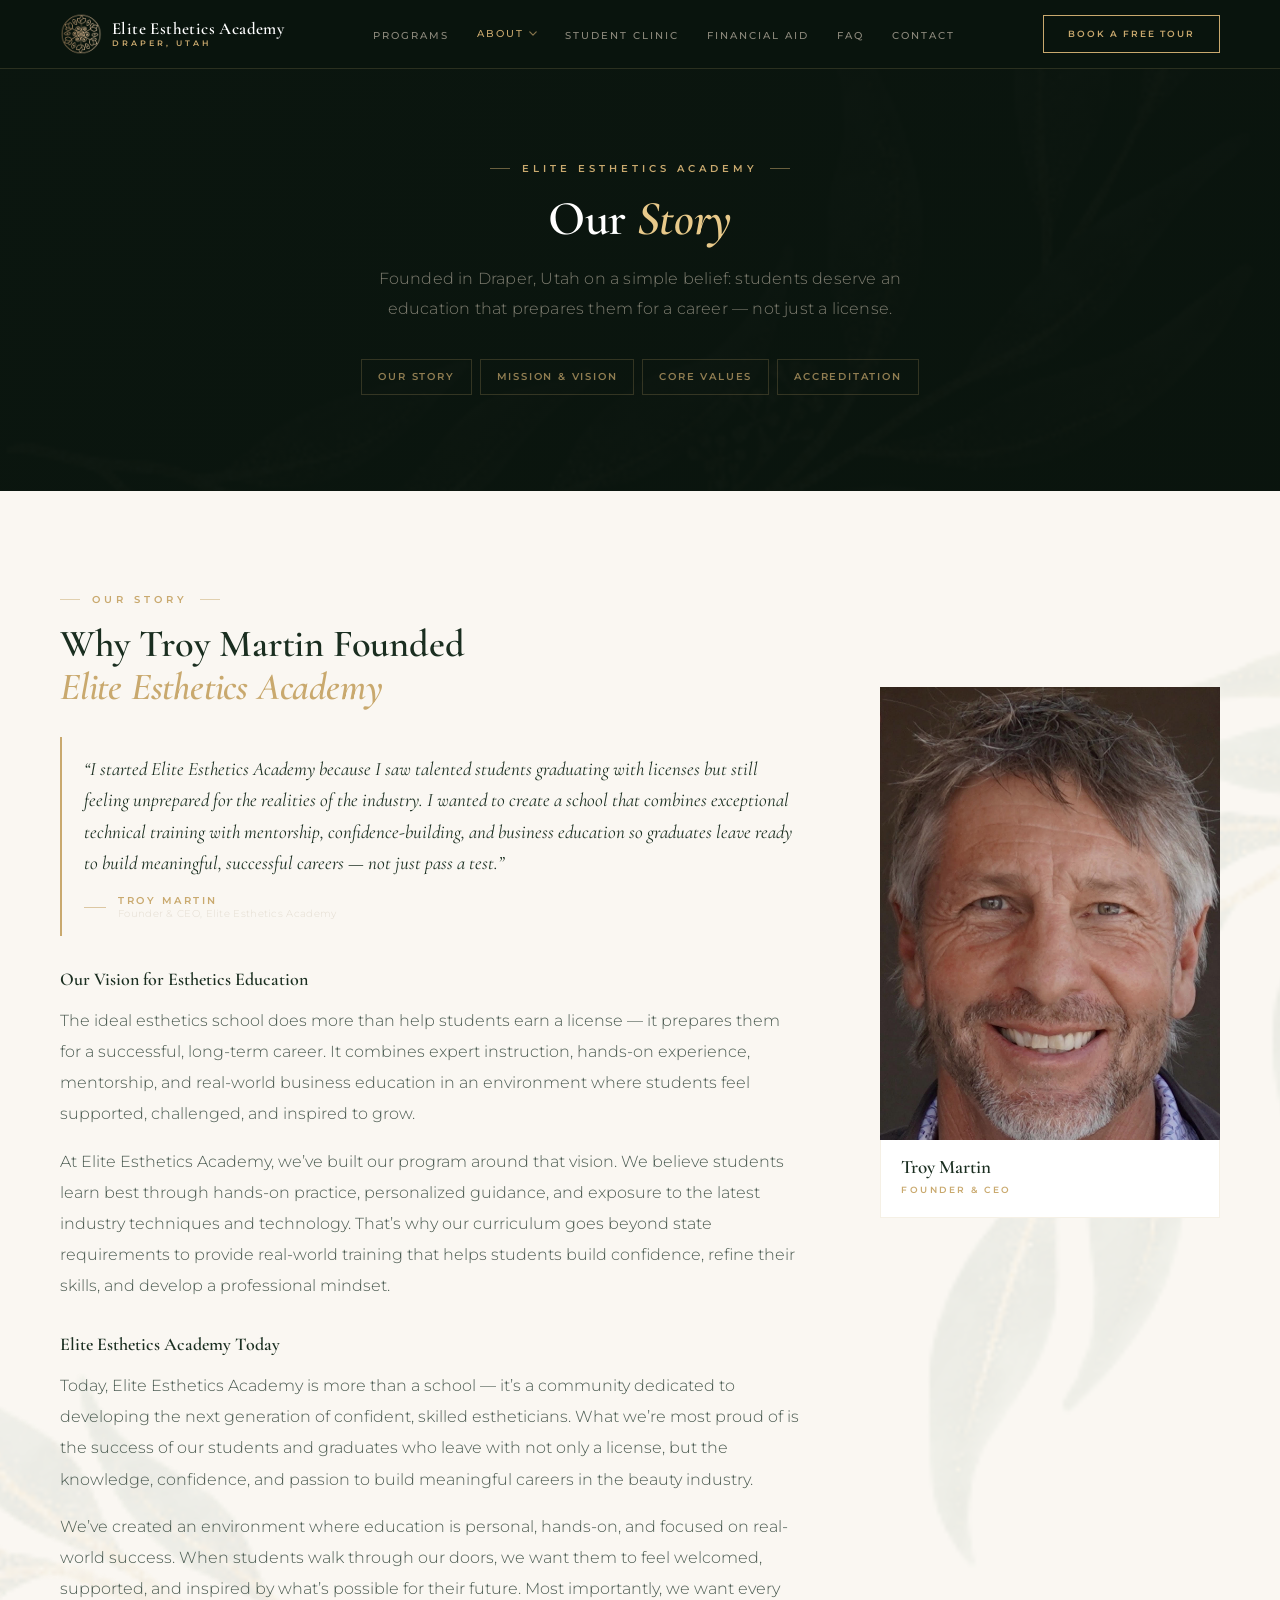
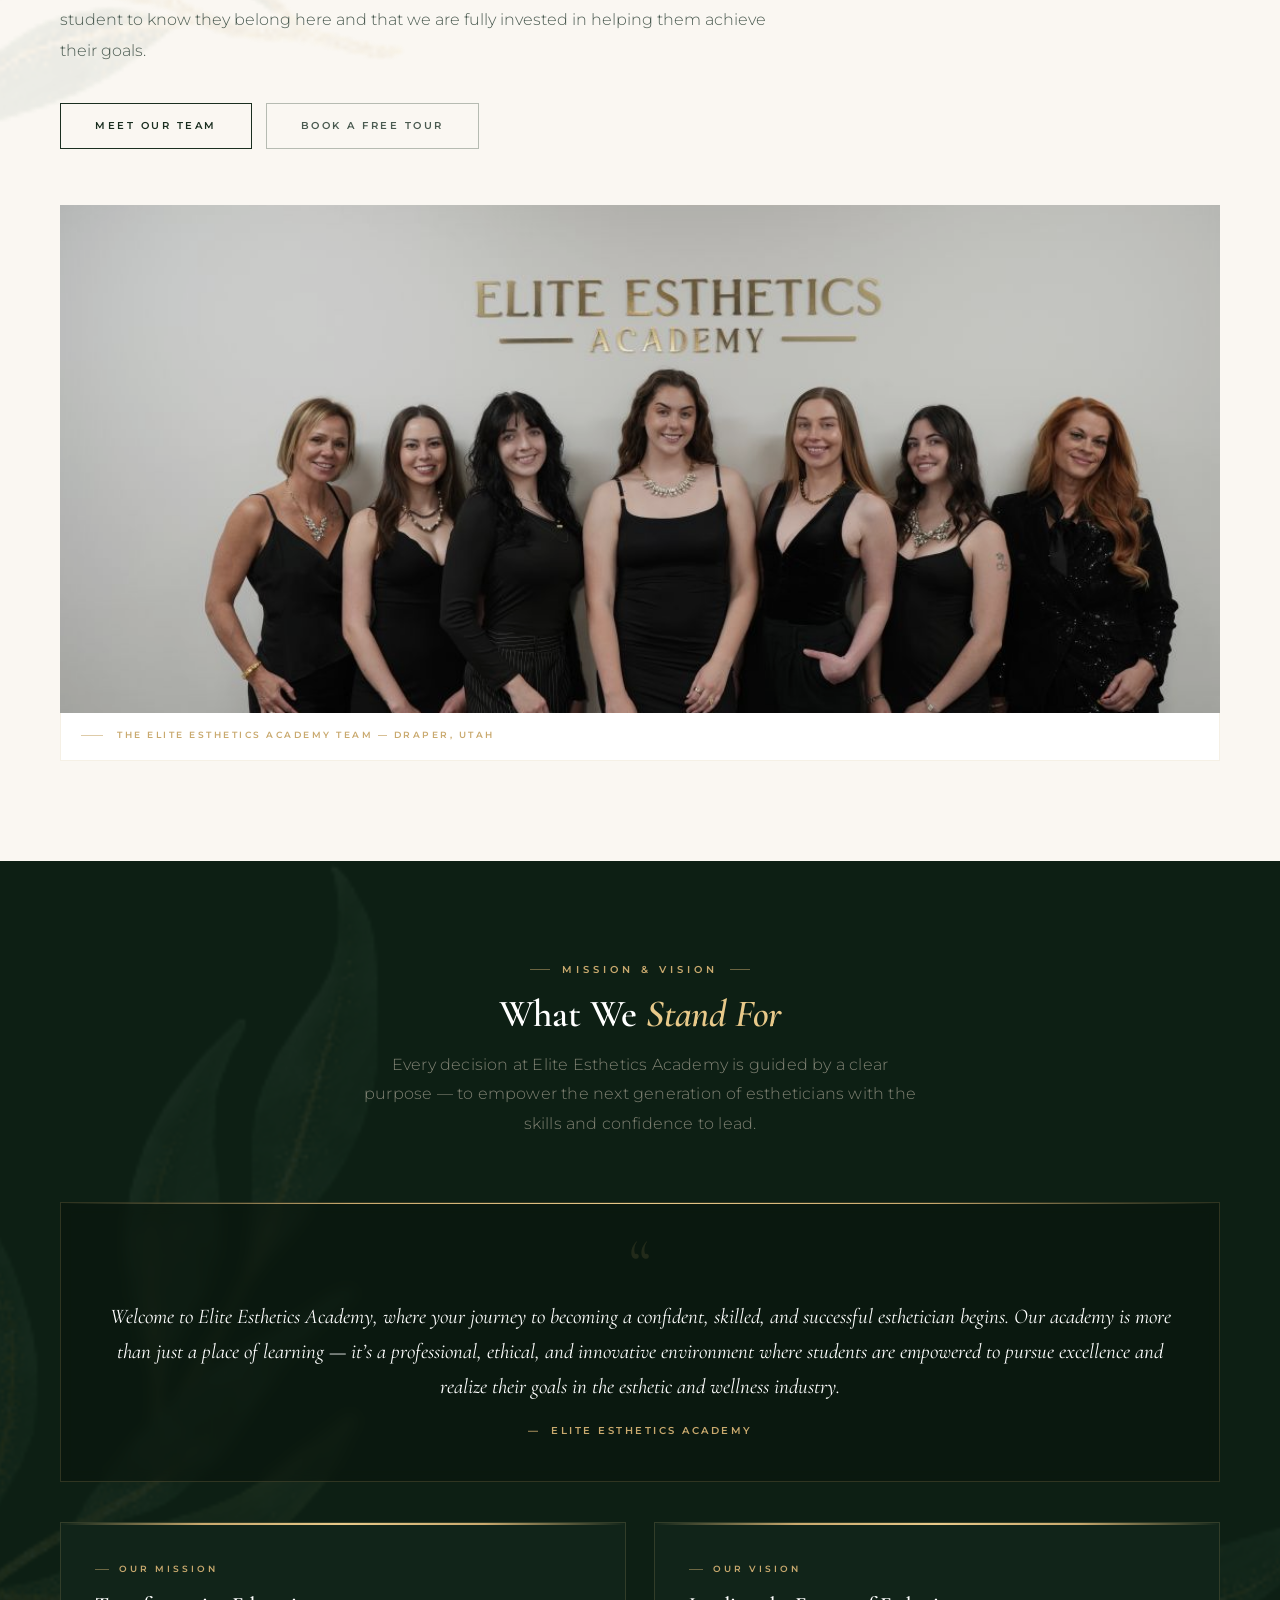
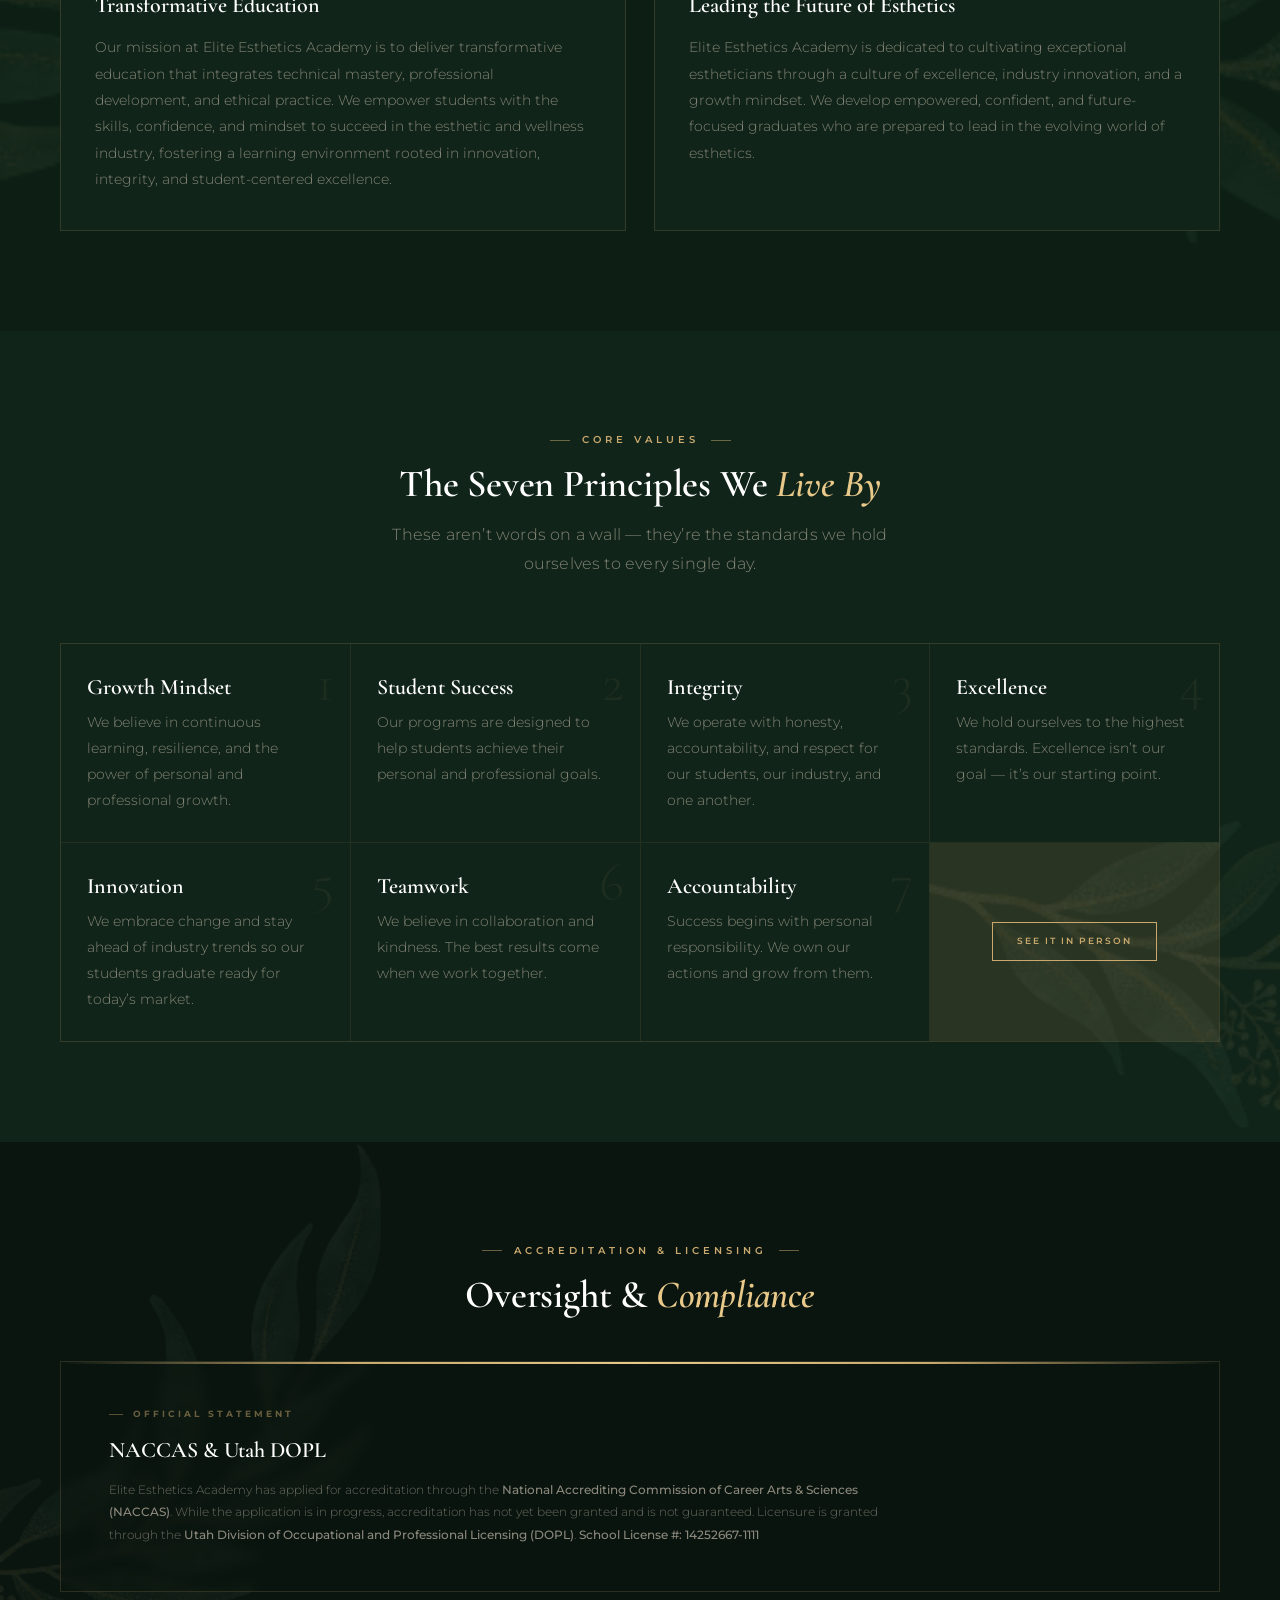
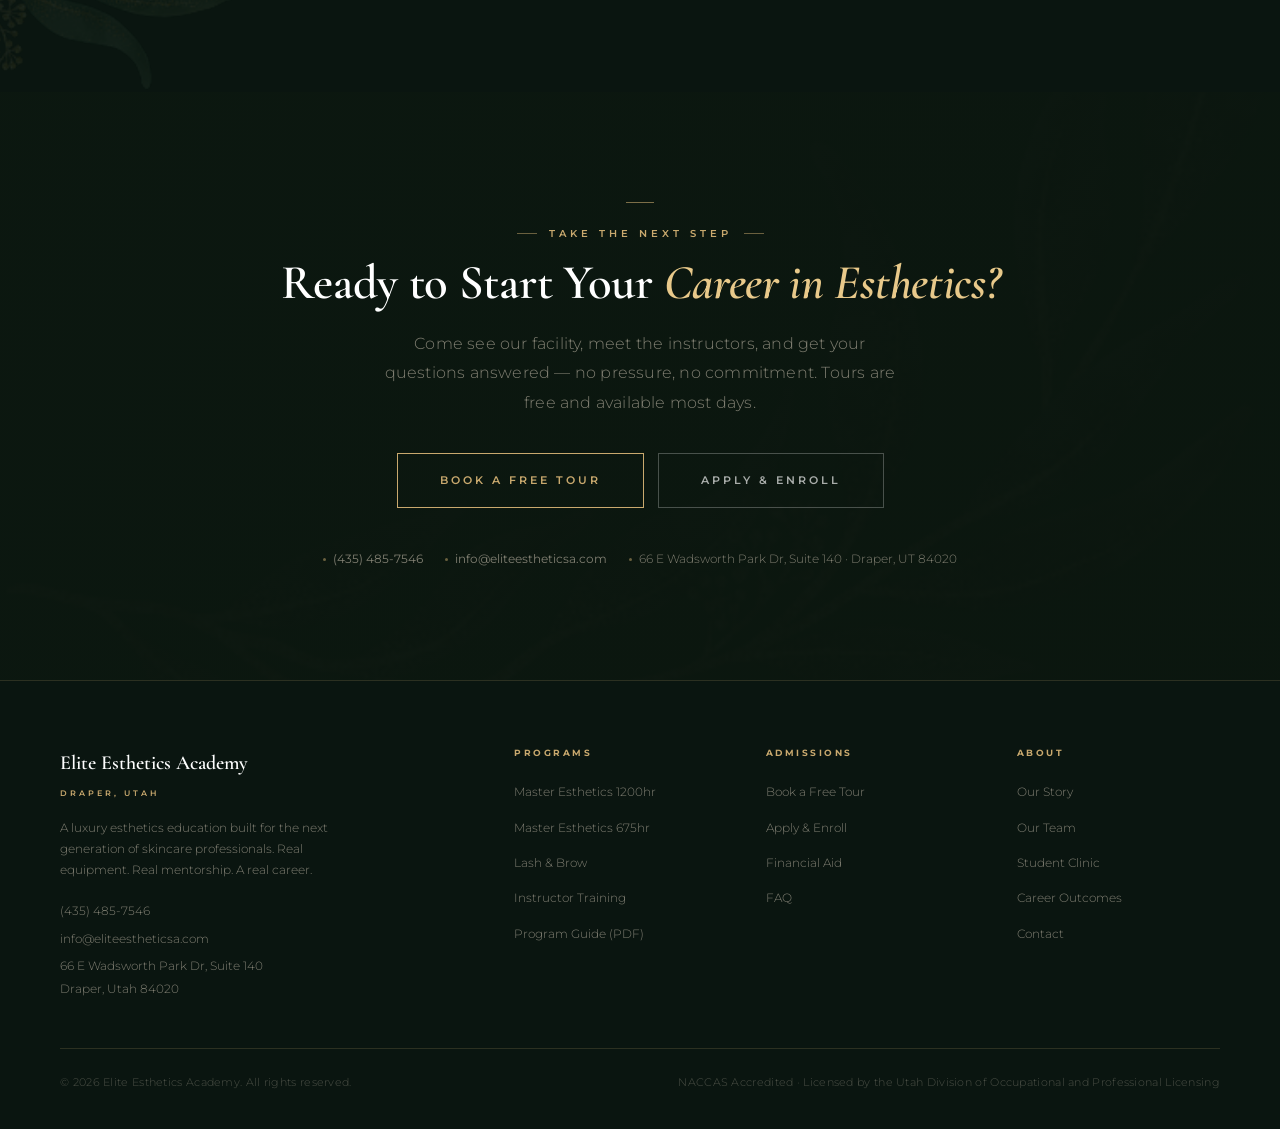
==== commit 1fb36aa8: "Unify CSS — move all inline/page styles to shared files, add About dropdown nav - Create elite-esthe" ====
--- a/about.html
+++ b/about.html
@@ -22,195 +22,11 @@
     <!-- Brand Stylesheet -->
     <link rel="stylesheet" href="assets/css/elite-esthetics-brand.css" />
 
+    <!-- Page-specific Styles -->
+    <link rel="stylesheet" href="assets/css/elite-esthetics-pages.css" />
+
     <!-- Web Components (nav + footer) -->
     <script src="assets/js/components.js" defer></script>
-
-    <style>
-      /* ─────────────────────────────────────────────────────────────
-       PAGE-SPECIFIC STYLES — ABOUT US
-       ───────────────────────────────────────────────────────────── */
-
-      /* ── STORY SECTION ── */
-      .story-layout > div:first-child p.body-base {
-        font-size: 16px;
-        line-height: 1.95;
-      }
-      .story-layout {
-        display: grid;
-        grid-template-columns: 1fr 340px;
-        gap: 80px;
-        align-items: start;
-      }
-      .founder-photo-card {
-        position: sticky;
-        top: 96px;
-      }
-      .founder-photo-card__img {
-        width: 100%;
-        aspect-ratio: 3 / 4;
-        object-fit: cover;
-        object-position: center top;
-        display: block;
-        filter: brightness(0.92) saturate(0.88);
-        transition: transform 0.55s ease, filter 0.4s ease;
-      }
-      .founder-photo-card:hover .founder-photo-card__img {
-        transform: scale(1.02);
-        filter: brightness(0.98) saturate(1);
-      }
-      .founder-photo-card__footer {
-        padding: 16px 20px 18px;
-        background: var(--color-white);
-        border: 1px solid rgba(201, 169, 110, 0.18);
-        border-top: none;
-      }
-      .founder-photo-card__name {
-        font-family: var(--font-serif);
-        font-size: 19px;
-        font-weight: 600;
-        color: var(--color-bg-green-text);
-        line-height: 1.2;
-        margin-bottom: 3px;
-      }
-      .founder-photo-card__title {
-        font-family: var(--font-sans);
-        font-size: 9px;
-        font-weight: 600;
-        letter-spacing: 2.5px;
-        text-transform: uppercase;
-        color: var(--color-gold);
-      }
-      .leadership-photo {
-        margin-top: 56px;
-        overflow: hidden;
-      }
-      .leadership-photo__img {
-        width: 100%;
-        aspect-ratio: 16 / 7;
-        object-fit: cover;
-        object-position: center 45%;
-        display: block;
-        filter: brightness(0.92) saturate(0.88);
-        transition: transform 0.55s ease, filter 0.4s ease;
-      }
-      .leadership-photo:hover .leadership-photo__img {
-        transform: scale(1.02);
-        filter: brightness(0.98) saturate(1);
-      }
-      .leadership-photo__caption {
-        padding: 14px 20px 16px;
-        background: var(--color-white);
-        border: 1px solid rgba(201, 169, 110, 0.18);
-        border-top: none;
-        display: flex;
-        align-items: center;
-        gap: 14px;
-      }
-      .leadership-photo__caption-bar {
-        width: 22px;
-        height: 1px;
-        background: var(--color-gold);
-        opacity: 0.6;
-        flex-shrink: 0;
-      }
-      .leadership-photo__caption-text {
-        font-family: var(--font-sans);
-        font-size: 9px;
-        font-weight: 600;
-        letter-spacing: 2.5px;
-        text-transform: uppercase;
-        color: var(--color-gold);
-      }
-
-      /* ── ACCREDITATION ── */
-      .accred-panel {
-        position: relative;
-        border: 1px solid var(--color-border-gold);
-        padding: 44px 48px;
-        background: rgba(10, 21, 14, 0.5);
-        backdrop-filter: blur(4px);
-      }
-      .accred-panel::before {
-        content: "";
-        position: absolute;
-        top: 0;
-        left: 0;
-        right: 0;
-        height: 2px;
-        background: linear-gradient(
-          90deg,
-          transparent,
-          var(--color-gold),
-          var(--color-gold-light),
-          var(--color-gold),
-          transparent
-        );
-      }
-      .accred-tag {
-        font-family: var(--font-sans);
-        font-size: 9px;
-        font-weight: 700;
-        letter-spacing: 3px;
-        text-transform: uppercase;
-        color: rgba(201, 169, 110, 0.5);
-        display: flex;
-        align-items: center;
-        gap: 10px;
-        margin-bottom: 14px;
-      }
-      .accred-tag::before {
-        content: "";
-        display: block;
-        width: 14px;
-        height: 1px;
-        background: var(--color-gold);
-        opacity: 0.4;
-        flex-shrink: 0;
-      }
-      .accred-heading {
-        font-family: var(--font-serif);
-        font-size: 22px;
-        font-weight: 600;
-        color: var(--color-white);
-        margin-bottom: 16px;
-        line-height: 1.2;
-      }
-      .accred-body {
-        font-family: var(--font-sans);
-        font-size: var(--text-sm);
-        font-weight: 300;
-        color: rgba(212, 201, 184, 0.48);
-        line-height: 1.88;
-        max-width: 780px;
-      }
-      .accred-body strong {
-        color: rgba(212, 201, 184, 0.65);
-        font-weight: 500;
-      }
-
-      /* ── RESPONSIVE ── */
-      @media (max-width: 960px) {
-        .story-layout {
-          grid-template-columns: 1fr;
-          gap: 48px;
-        }
-        .founder-photo-card {
-          position: static;
-          max-width: 380px;
-        }
-        .leadership-photo__img {
-          aspect-ratio: 16 / 9;
-        }
-        .accred-panel {
-          padding: 36px 30px;
-        }
-      }
-      @media (max-width: 480px) {
-        .accred-panel {
-          padding: 28px 20px;
-        }
-      }
-    </style>
   </head>
 
   <body>
@@ -228,17 +44,11 @@
           Elite Esthetics Academy
         </div>
 
-        <h1
-          class="heading-1 animate-fade-up animate-delay-2"
-          style="margin-bottom: 18px"
-        >
+        <h1 class="heading-1 animate-fade-up animate-delay-2">
           Our <em>Story</em>
         </h1>
 
-        <p
-          class="body-large animate-fade-up animate-delay-3"
-          style="max-width: 540px; margin: 0 auto 36px"
-        >
+        <p class="body-large animate-fade-up animate-delay-3">
           Founded in Draper, Utah on a simple belief: students deserve an
           education that prepares them for a career &mdash; not just a license.
         </p>
@@ -259,26 +69,22 @@
     <!-- ═══════════════════════════════════════════════════════════════
      SECTION 1 — OUR STORY
      ═══════════════════════════════════════════════════════════════ -->
-    <section
-      class="section bg-cream"
-      id="story"
-      style="position: relative; overflow: hidden"
-    >
+    <section class="section bg-cream" id="story">
       <div class="palm-deco palm-deco--dense-tr" aria-hidden="true"></div>
       <div class="palm-deco palm-deco--dense-bl" aria-hidden="true"></div>
 
-      <div class="container" style="position: relative; z-index: 2">
+      <div class="container z-2">
         <div class="story-layout">
 
         <!-- Story Text -->
         <div>
           <div class="eyebrow eyebrow--dark">Our Story</div>
-          <h2 class="heading-2 on-light" style="margin-bottom: 28px">
+          <h2 class="heading-2 on-light">
             Why Troy Martin Founded<br /><em>Elite Esthetics Academy</em>
           </h2>
 
           <!-- Founder Pull Quote -->
-          <div class="pull-quote pull-quote--light" style="margin-bottom: 32px">
+          <div class="pull-quote pull-quote--light">
             <p>
               &ldquo;I started Elite Esthetics Academy because I saw talented
               students graduating with licenses but still feeling unprepared
@@ -288,22 +94,11 @@
               ready to build meaningful, successful careers &mdash; not just
               pass a test.&rdquo;
             </p>
-            <div
-              style="display: flex; align-items: center; gap: 12px; margin-top: 16px"
-            >
-              <div
-                style="width: 22px; height: 1px; background: var(--color-gold); opacity: 0.6; flex-shrink: 0"
-                aria-hidden="true"
-              ></div>
+            <div class="testimonial-meta">
+              <div class="testimonial-bar" aria-hidden="true"></div>
               <div>
-                <div
-                  style="font-family: var(--font-sans); font-size: 10px; font-weight: 600; letter-spacing: 2.5px; text-transform: uppercase; color: var(--color-gold)"
-                >
-                  Troy Martin
-                </div>
-                <div
-                  style="font-family: var(--font-sans); font-size: 10px; font-weight: 300; color: var(--color-text-lighter); letter-spacing: 0.3px"
-                >
+                <div class="testimonial-name">Troy Martin</div>
+                <div class="testimonial-program">
                   Founder &amp; CEO, Elite Esthetics Academy
                 </div>
               </div>
@@ -311,20 +106,17 @@
           </div>
 
           <!-- Vision Paragraphs -->
-          <h3
-            class="heading-4 on-light"
-            style="margin-bottom: 14px; font-size: 18px"
-          >
+          <h3 class="heading-4 on-light">
             Our Vision for Esthetics Education
           </h3>
-          <p class="body-base on-light" style="margin-bottom: 16px">
+          <p class="body-base on-light">
             The ideal esthetics school does more than help students earn a
             license &mdash; it prepares them for a successful, long-term
             career. It combines expert instruction, hands-on experience,
             mentorship, and real-world business education in an environment
             where students feel supported, challenged, and inspired to grow.
           </p>
-          <p class="body-base on-light" style="margin-bottom: 32px">
+          <p class="body-base on-light">
             At Elite Esthetics Academy, we&rsquo;ve built our program around
             that vision. We believe students learn best through hands-on
             practice, personalized guidance, and exposure to the latest
@@ -335,13 +127,10 @@
           </p>
 
           <!-- Today Paragraphs -->
-          <h3
-            class="heading-4 on-light"
-            style="margin-bottom: 14px; font-size: 18px"
-          >
+          <h3 class="heading-4 on-light">
             Elite Esthetics Academy Today
           </h3>
-          <p class="body-base on-light" style="margin-bottom: 16px">
+          <p class="body-base on-light">
             Today, Elite Esthetics Academy is more than a school &mdash;
             it&rsquo;s a community dedicated to developing the next
             generation of confident, skilled estheticians. What we&rsquo;re
@@ -349,7 +138,7 @@
             leave with not only a license, but the knowledge, confidence, and
             passion to build meaningful careers in the beauty industry.
           </p>
-          <p class="body-base on-light" style="margin-bottom: 36px">
+          <p class="body-base on-light">
             We&rsquo;ve created an environment where education is personal,
             hands-on, and focused on real-world success. When students walk
             through our doors, we want them to feel welcomed, supported, and
@@ -360,10 +149,7 @@
 
           <div class="btn-group">
             <a href="team.html" class="btn btn--dark">Meet Our Team</a>
-            <a
-              href="book-a-tour.html"
-              class="btn btn--ghost"
-              style="border-color: rgba(26,46,32,0.3); color: var(--color-text-light)"
+            <a href="book-a-tour.html" class="btn btn--ghost-light"
               >Book a Free Tour</a
             >
           </div>
@@ -407,22 +193,18 @@
     <!-- ═══════════════════════════════════════════════════════════════
      SECTION 2 — MISSION, VISION & WELCOME
      ═══════════════════════════════════════════════════════════════ -->
-    <section
-      class="section bg-dark"
-      id="mission"
-      style="position: relative; overflow: hidden"
-    >
+    <section class="section bg-dark" id="mission">
       <div class="palm-deco palm-deco--dark-left" aria-hidden="true"></div>
       <div class="palm-deco palm-deco--dark-right" aria-hidden="true"></div>
 
-      <div class="container" style="position: relative; z-index: 2">
+      <div class="container z-2">
         <!-- Section Header -->
         <div class="section-header">
           <div class="eyebrow eyebrow--center">Mission &amp; Vision</div>
-          <h2 class="heading-2" style="margin-bottom: 14px">
+          <h2 class="heading-2">
             What We <em>Stand For</em>
           </h2>
-          <p class="body-large" style="max-width: 520px; margin: 0 auto">
+          <p class="body-large">
             Every decision at Elite Esthetics Academy is guided by a clear
             purpose &mdash; to empower the next generation of estheticians
             with the skills and confidence to lead.
@@ -430,7 +212,7 @@
         </div>
 
         <!-- Welcome Message Quote Block -->
-        <div class="quote-block" style="margin-bottom: 40px">
+        <div class="quote-block">
           <span class="quote-block__mark" aria-hidden="true">&ldquo;</span>
           <p class="quote-block__text">
             Welcome to Elite Esthetics Academy, where your journey to becoming
@@ -446,7 +228,7 @@
         </div>
 
         <!-- Mission + Vision Cards -->
-        <div class="grid-2" style="align-items: stretch">
+        <div class="grid-2 grid-2--stretch">
           <!-- Mission -->
           <div class="mvv-card">
             <div class="mvv-card__type">Our Mission</div>
@@ -481,20 +263,16 @@
     <!-- ═══════════════════════════════════════════════════════════════
      SECTION 3 — CORE VALUES
      ═══════════════════════════════════════════════════════════════ -->
-    <section
-      class="section bg-mid"
-      id="values"
-      style="position: relative; overflow: hidden"
-    >
+    <section class="section bg-mid" id="values">
       <div class="palm-deco palm-deco--dark-right" aria-hidden="true"></div>
 
-      <div class="container" style="position: relative; z-index: 2">
+      <div class="container z-2">
         <div class="section-header">
           <div class="eyebrow eyebrow--center">Core Values</div>
-          <h2 class="heading-2" style="margin-bottom: 14px">
+          <h2 class="heading-2">
             The Seven Principles We <em>Live By</em>
           </h2>
-          <p class="body-large" style="max-width: 500px; margin: 0 auto">
+          <p class="body-large">
             These aren&rsquo;t words on a wall &mdash; they&rsquo;re the
             standards we hold ourselves to every single day.
           </p>
@@ -584,21 +362,13 @@
     <!-- ═══════════════════════════════════════════════════════════════
      SECTION 4 — ACCREDITATION & LICENSING
      ═══════════════════════════════════════════════════════════════ -->
-    <section
-      class="section"
-      id="accreditation"
-      style="
-        background-color: var(--color-bg-darkest);
-        position: relative;
-        overflow: hidden;
-      "
-    >
+    <section class="section" id="accreditation">
       <div class="palm-deco palm-deco--dark-left" aria-hidden="true"></div>
 
-      <div class="container" style="position: relative; z-index: 2">
-        <div class="section-header" style="margin-bottom: 44px">
+      <div class="container z-2">
+        <div class="section-header">
           <div class="eyebrow eyebrow--center">Accreditation &amp; Licensing</div>
-          <h2 class="heading-2" style="margin-bottom: 0">
+          <h2 class="heading-2">
             Oversight &amp; <em>Compliance</em>
           </h2>
         </div>
@@ -628,33 +398,22 @@
      FINAL CTA
      ═══════════════════════════════════════════════════════════════ -->
     <section class="cta-section bg-deep">
-      <div
-        class="section-palm-bg"
-        style="opacity: 0.3"
-        aria-hidden="true"
-      ></div>
+      <div class="section-palm-bg section-palm-bg--dim" aria-hidden="true"></div>
       <div class="section-palm-overlay" aria-hidden="true"></div>
 
-      <div
-        class="container"
-        style="position: relative; z-index: 2; text-align: center"
-      >
-        <span
-          class="gold-bar"
-          style="margin: 0 auto 22px"
-          aria-hidden="true"
-        ></span>
+      <div class="container z-2">
+        <span class="gold-bar gold-bar--centered" aria-hidden="true"></span>
         <div class="eyebrow eyebrow--center">Take the Next Step</div>
-        <h2 class="heading-1" style="margin-bottom: 18px">
+        <h2 class="heading-1">
           Ready to Start Your <em>Career in Esthetics?</em>
         </h2>
-        <p class="body-large" style="max-width: 520px; margin: 0 auto 36px">
+        <p class="body-large">
           Come see our facility, meet the instructors, and get your questions
           answered &mdash; no pressure, no commitment. Tours are free and
           available most days.
         </p>
 
-        <div class="btn-group btn-group--center" style="margin-bottom: 40px">
+        <div class="btn-group btn-group--center">
           <a href="book-a-tour.html" class="btn btn--gold btn--lg"
             >Book a Free Tour</a
           >
@@ -663,7 +422,7 @@
           >
         </div>
 
-        <div class="contact-row" style="justify-content: center">
+        <div class="contact-row contact-row--center">
           <a href="tel:4354857546" class="contact-row__link">
             <div class="contact-row__dot" aria-hidden="true"></div>
             (435) 485-7546
@@ -672,17 +431,7 @@
             <div class="contact-row__dot" aria-hidden="true"></div>
             info@eliteestheticsa.com
           </a>
-          <span
-            style="
-              display: flex;
-              align-items: center;
-              gap: 7px;
-              font-family: var(--font-sans);
-              font-size: var(--text-sm);
-              font-weight: 300;
-              color: var(--color-text-muted);
-            "
-          >
+          <span class="contact-address">
             <div class="contact-row__dot" aria-hidden="true"></div>
             66 E Wadsworth Park Dr, Suite 140 &middot; Draper, UT 84020
           </span>
--- a/assets/css/elite-esthetics-brand.css
+++ b/assets/css/elite-esthetics-brand.css
@@ -28,7 +28,8 @@
   18. Mobile Sticky CTA Bar
   19. Responsive Breakpoints
   20. Animations & Transitions
- 
+  21. Person / Team Cards
+
   WORDPRESS INSTALL
   ────────────────────────────────────────────────────────────────
   Option A (Recommended):
@@ -468,6 +469,16 @@
   color: var(--color-cream);
 }
 
+/* ── Ghost light (secondary on cream/light backgrounds) ── */
+.btn--ghost-light {
+  border-color: rgba(26, 46, 32, 0.3);
+  color: var(--color-text-light);
+}
+.btn--ghost-light:hover {
+  border-color: var(--color-bg-green-text);
+  color: var(--color-bg-green-text);
+}
+
 /* ── Filled dark ── */
 .btn--dark-filled {
   background: var(--color-bg-green-text);
@@ -535,6 +546,11 @@
   height: 1px;
   background: var(--color-gold);
   opacity: 0.6;
+}
+
+/* Centered variant — used at the top of CTA sections */
+.gold-bar--centered {
+  margin: 0 auto 22px;
 }
 
 /* Top-edge gold line used on cards and sections:
@@ -593,6 +609,11 @@
 
 /* ── Background variants ── */
 
+.bg-darkest {
+  background-color: var(--color-bg-darkest);
+  color: var(--color-text);
+}
+
 .bg-dark {
   background-color: var(--color-bg-dark);
   color: var(--color-text);
@@ -625,6 +646,7 @@
   align-items: center;
   justify-content: center;
   padding: 120px var(--section-pad-h) 100px;
+  background-color: var(--color-bg-darkest);
 }
 
 /* Hero with dark palm photo behind content */
@@ -658,6 +680,11 @@
   text-shadow: 0 2px 16px rgba(0, 0, 0, 0.75), 0 1px 4px rgba(0, 0, 0, 0.5);
 }
 
+/* Max-width wrapper for hero copy column */
+.hero-inner {
+  max-width: 680px;
+}
+
 .hero-content .body-large,
 .hero-content .body-base {
   color: rgba(212, 201, 184, 0.9);
@@ -686,6 +713,11 @@
     rgba(10, 20, 13, 0.82) 100%
   );
   pointer-events: none;
+}
+
+/* Dimmed palm bg — used in CTA sections for a softer overlay */
+.section-palm-bg--dim {
+  opacity: 0.3;
 }
 
 /* Section header centered block */
@@ -957,6 +989,9 @@
   grid-template-columns: 1fr 1fr;
   gap: 28px;
 }
+.grid-2--stretch {
+  align-items: stretch;
+}
 
 /* ── 3-column ── */
 .grid-3 {
@@ -1415,6 +1450,7 @@
   font-size: 15px;
   letter-spacing: 1.5px;
   line-height: 1;
+  margin-bottom: -3px;
 }
 .trust-bar__label {
   font-family: var(--font-sans);
@@ -1604,6 +1640,50 @@
   opacity: 0.5;
   flex-shrink: 0;
 }
+.contact-row--center {
+  justify-content: center;
+}
+/* Address span — mirrors .contact-row a styling for non-link items */
+.contact-address {
+  display: flex;
+  align-items: center;
+  gap: 7px;
+  font-family: var(--font-sans);
+  font-size: var(--text-sm);
+  font-weight: 300;
+  color: var(--color-text-muted);
+}
+
+/* ── Attribution meta (testimonial bylines, pull quote credits) ── */
+.testimonial-meta {
+  display: flex;
+  align-items: center;
+  gap: 12px;
+}
+.testimonial-bar {
+  width: 22px;
+  height: 1px;
+  background: var(--color-gold);
+  opacity: 0.6;
+  flex-shrink: 0;
+}
+.testimonial-name {
+  font-family: var(--font-sans);
+  font-size: 10px;
+  font-weight: 600;
+  letter-spacing: 2.5px;
+  text-transform: uppercase;
+  color: var(--color-gold);
+  line-height: 1.3;
+}
+.testimonial-program {
+  font-family: var(--font-sans);
+  font-size: 10px;
+  font-weight: 300;
+  color: var(--color-text-muted);
+  letter-spacing: 0.3px;
+  line-height: 1.3;
+}
 
 /* ================================================================
    17. UTILITY CLASSES
@@ -1841,6 +1921,65 @@
   color: var(--color-gold);
 }
 
+/* ── Dropdown ── */
+.site-nav__dropdown {
+  position: relative;
+  height: 68px;
+  display: flex;
+  align-items: center;
+}
+.site-nav__dropdown-toggle {
+  display: flex;
+  align-items: center;
+  gap: 5px;
+}
+.site-nav__chevron {
+  width: 8px;
+  height: 5px;
+  flex-shrink: 0;
+  opacity: 0.65;
+  transition: transform var(--transition-fast), opacity var(--transition-fast);
+}
+.site-nav__dropdown:hover .site-nav__chevron,
+.site-nav__dropdown:focus-within .site-nav__chevron {
+  transform: rotate(180deg);
+  opacity: 1;
+}
+.site-nav__submenu {
+  position: absolute;
+  top: 100%;
+  left: 50%;
+  transform: translateX(-50%);
+  min-width: 168px;
+  list-style: none;
+  margin: 0;
+  padding: 6px 0 8px;
+  background: rgba(10, 21, 14, 0.97);
+  border: 1px solid var(--color-border-gold);
+  border-top: 2px solid var(--color-gold);
+  backdrop-filter: blur(14px);
+  -webkit-backdrop-filter: blur(14px);
+  opacity: 0;
+  visibility: hidden;
+  pointer-events: none;
+  transition: opacity var(--transition-fast), visibility var(--transition-fast);
+}
+.site-nav__dropdown:hover .site-nav__submenu,
+.site-nav__dropdown:focus-within .site-nav__submenu {
+  opacity: 1;
+  visibility: visible;
+  pointer-events: auto;
+}
+.site-nav__submenu a {
+  display: block;
+  padding: 10px 20px;
+  white-space: nowrap;
+}
+/* Highlight "About" parent when on any About sub-page */
+.site-nav__dropdown:has([aria-current="page"]) .site-nav__dropdown-toggle {
+  color: var(--color-gold);
+}
+
 /* ================================================================
    22. PAGE HERO (interior page banner)
    ================================================================ */
@@ -1860,6 +1999,13 @@
   text-align: center;
   width: 100%;
 }
+.page-hero .heading-1 {
+  margin-bottom: 18px;
+}
+.page-hero .body-large {
+  max-width: 560px;
+  margin: 0 auto 36px;
+}
 
 /* ================================================================
    23. CTA SECTION
@@ -1870,6 +2016,16 @@
   overflow: hidden;
   padding: 110px var(--section-pad-h);
   text-align: center;
+}
+.cta-section .heading-1 {
+  margin-bottom: 18px;
+}
+.cta-section .body-large {
+  max-width: 520px;
+  margin: 0 auto 36px;
+}
+.cta-section .btn-group--center {
+  margin-bottom: 40px;
 }
 
 /* ================================================================
@@ -2328,6 +2484,140 @@
 }
 
 /* ================================================================
+   21. PERSON / TEAM CARDS
+   Photo-first cards used on the team page and any staff directory.
+   Builds on .card--light; add .team-card to get the photo, nameplate,
+   bio, quote, and credential sub-components.
+   ================================================================ */
+
+.team-card {
+  background: var(--color-white);
+  border: 1px solid var(--color-border-gold);
+  overflow: hidden;
+  transition: transform 0.3s ease, box-shadow 0.3s ease;
+  display: flex;
+  flex-direction: column;
+}
+.team-card:hover {
+  transform: translateY(-4px);
+  box-shadow: 0 16px 48px rgba(31, 58, 46, 0.10);
+}
+
+.team-card__photo-wrap {
+  overflow: hidden;
+  flex-shrink: 0;
+}
+.team-card__photo {
+  width: 100%;
+  aspect-ratio: 3 / 4;
+  object-fit: cover;
+  object-position: center top;
+  display: block;
+  filter: brightness(0.92) saturate(0.85);
+  transition: transform 0.55s ease, filter 0.4s ease;
+}
+.team-card:hover .team-card__photo {
+  transform: scale(1.03);
+  filter: brightness(0.98) saturate(1);
+}
+
+.team-card__nameplate {
+  padding: 18px 22px 16px;
+  border-bottom: 1px solid var(--color-border-gold);
+}
+.team-card__name {
+  font-family: var(--font-serif);
+  font-size: var(--text-xl);
+  font-weight: 600;
+  color: var(--color-bg-green-text);
+  line-height: 1.15;
+  margin-bottom: 5px;
+}
+.team-card__title {
+  font-family: var(--font-sans);
+  font-size: var(--text-xs);
+  font-weight: 600;
+  letter-spacing: 2.5px;
+  text-transform: uppercase;
+  color: var(--color-gold);
+}
+
+.team-card__body {
+  padding: 22px 22px 26px;
+  flex: 1;
+  display: flex;
+  flex-direction: column;
+}
+.team-card__bio {
+  font-family: var(--font-sans);
+  font-size: var(--text-md);
+  font-weight: 300;
+  line-height: var(--leading-loose);
+  color: var(--color-text-light);
+  margin-bottom: 18px;
+  flex: 1;
+}
+.team-card__quote {
+  font-family: var(--font-serif);
+  font-style: italic;
+  font-size: var(--text-lg);
+  font-weight: 300;
+  line-height: 1.65;
+  color: var(--color-bg-green-text);
+  padding: 14px 18px;
+  border-left: 2px solid var(--color-gold);
+  background: rgba(201, 169, 110, 0.05);
+  margin: 0 0 18px;
+}
+
+.team-card__meta {
+  display: flex;
+  flex-direction: column;
+  gap: 8px;
+  margin-top: auto;
+}
+.team-card__creds {
+  display: flex;
+  flex-wrap: wrap;
+  gap: 5px;
+}
+.team-card__cred-pill {
+  font-family: var(--font-sans);
+  font-size: var(--text-xs);
+  font-weight: 600;
+  letter-spacing: 1.5px;
+  text-transform: uppercase;
+  color: var(--color-bg-green-text);
+  background: rgba(31, 58, 46, 0.06);
+  border: 1px solid rgba(31, 58, 46, 0.14);
+  padding: 4px 9px;
+  white-space: nowrap;
+}
+.team-card__spec-label {
+  font-family: var(--font-sans);
+  font-size: 8.5px;
+  font-weight: 700;
+  letter-spacing: 2px;
+  text-transform: uppercase;
+  color: rgba(201, 169, 110, 0.5);
+  margin-top: 2px;
+}
+.team-card__specialties {
+  font-family: var(--font-sans);
+  font-size: var(--text-sm);
+  font-weight: 400;
+  color: var(--color-gold);
+  letter-spacing: 0.4px;
+}
+
+/* Tighter photo crop on small screens */
+@media (max-width: 640px) {
+  .team-card__photo {
+    aspect-ratio: 4 / 5;
+  }
+}
+
+/* ================================================================
    END OF ELITE ESTHETICS ACADEMY BRAND STYLESHEET
    ================================================================
    Questions? Contact info@eliteestheticsa.com
--- a/assets/css/elite-esthetics-pages.css
+++ b/assets/css/elite-esthetics-pages.css
@@ -0,0 +1,636 @@
+/*
+  ================================================================
+  ELITE ESTHETICS ACADEMY — PAGE-SPECIFIC STYLES
+  elite-esthetics-pages.css
+  ================================================================
+  All page-level component and layout styles live here.
+  Global tokens, utilities, and reusable components belong in
+  elite-esthetics-brand.css.
+
+  CONTENTS
+  ────────────────────────────────────────────────────────────────
+  1.  Home Page      (index.html)
+  2.  About Page     (about.html)
+  3.  Team Page      (team.html)
+  ================================================================
+*/
+
+/* ================================================================
+   1. HOME PAGE (index.html)
+   ================================================================ */
+
+/* ── Hero overrides ── */
+.section--hero {
+  background-color: var(--color-bg-darkest);
+  padding-top: 140px;
+}
+#hero .heading-display {
+  margin-bottom: 22px;
+}
+#hero .body-large {
+  margin-bottom: 36px;
+  max-width: 580px;
+}
+#hero .btn-group {
+  margin-bottom: 48px;
+}
+
+/* ── Hero logo ── */
+.hero-logo {
+  display: block;
+  width: 180px;
+  margin-bottom: 28px;
+}
+
+/* ── Hero background video ── */
+.hero-video-wrap {
+  position: absolute;
+  inset: 0;
+  overflow: hidden;
+  z-index: 0;
+}
+.hero-video-wrap video {
+  width: 100%;
+  height: 100%;
+  object-fit: cover;
+  filter: brightness(0.75) saturate(0.85);
+}
+
+/* ── Programs grid ── */
+.programs-grid {
+  display: grid;
+  grid-template-columns: 1fr 1fr;
+  gap: 20px;
+}
+.program-card {
+  position: relative;
+  padding: 36px 30px 30px;
+  background: var(--color-bg-mid);
+  border: 1px solid var(--color-border-gold);
+  transition: var(--transition-base);
+  overflow: hidden;
+  display: flex;
+  flex-direction: column;
+}
+.program-card::before {
+  content: "";
+  position: absolute;
+  top: 0;
+  left: 0;
+  right: 0;
+  height: 2px;
+  background: linear-gradient(
+    90deg,
+    transparent,
+    var(--color-gold),
+    var(--color-gold-light),
+    var(--color-gold),
+    transparent
+  );
+}
+.program-card:hover {
+  background: rgba(201, 169, 110, 0.04);
+  border-color: var(--color-border-gold-strong);
+}
+.program-card__bg-num {
+  font-family: var(--font-serif);
+  font-size: 52px;
+  font-weight: 300;
+  color: rgba(201, 169, 110, 0.09);
+  line-height: 1;
+  position: absolute;
+  top: 14px;
+  right: 18px;
+  pointer-events: none;
+  user-select: none;
+}
+.program-card__title {
+  font-family: var(--font-serif);
+  font-size: 22px;
+  font-weight: 600;
+  color: var(--color-white);
+  line-height: 1.2;
+  margin-bottom: 12px;
+}
+.program-card__desc {
+  font-family: var(--font-sans);
+  font-size: var(--text-base);
+  font-weight: 300;
+  color: var(--color-text-muted);
+  line-height: var(--leading-body);
+  flex: 1;
+  margin-bottom: 20px;
+}
+.program-card__tags {
+  display: flex;
+  flex-wrap: wrap;
+  gap: 7px;
+  margin-bottom: 22px;
+}
+.program-tag {
+  font-family: var(--font-sans);
+  font-size: 9px;
+  font-weight: 600;
+  letter-spacing: 1.5px;
+  text-transform: uppercase;
+  color: rgba(201, 169, 110, 0.7);
+  border: 1px solid rgba(201, 169, 110, 0.2);
+  padding: 5px 11px;
+}
+
+/* ── Section heading/text overrides ── */
+#programs .heading-2 {
+  margin-bottom: 14px;
+}
+#culture .heading-2 {
+  margin-bottom: 24px;
+}
+#culture .body-large {
+  margin-bottom: 18px;
+}
+#culture .body-base {
+  margin-bottom: 18px;
+}
+#culture .body-base:last-of-type {
+  margin-bottom: 28px;
+}
+#facility .heading-2 {
+  margin-bottom: 14px;
+}
+
+/* ── Culture section ── */
+.culture-grid {
+  display: grid;
+  grid-template-columns: 1fr 1fr;
+  gap: 72px;
+  align-items: center;
+}
+.culture-photos {
+  display: grid;
+  grid-template-columns: 1fr 1fr;
+  gap: 10px;
+}
+.culture-photo {
+  overflow: hidden;
+}
+.culture-photo--top {
+  aspect-ratio: 3/4;
+}
+.culture-photo--wide {
+  grid-column: 1 / -1;
+  aspect-ratio: 16/7;
+}
+.culture-photo img {
+  width: 100%;
+  height: 100%;
+  object-fit: cover;
+  display: block;
+  filter: brightness(0.9) saturate(0.88);
+  transition: transform 0.55s ease, filter 0.4s ease;
+}
+.culture-photo:hover img {
+  transform: scale(1.04);
+  filter: brightness(1) saturate(1);
+}
+
+/* ── Equipment grid ── */
+.equipment-grid {
+  display: grid;
+  grid-template-columns: repeat(4, 1fr);
+  gap: 1px;
+  background: rgba(201, 169, 110, 0.1);
+  border: 1px solid rgba(201, 169, 110, 0.1);
+  margin-bottom: 48px;
+}
+.equipment-item {
+  background: var(--color-bg-mid);
+  padding: 24px 18px 20px;
+  text-align: center;
+  transition: background var(--transition-fast);
+}
+.equipment-item:hover {
+  background: rgba(201, 169, 110, 0.04);
+}
+.equipment-item__name {
+  font-family: var(--font-serif);
+  font-size: 15px;
+  font-weight: 600;
+  color: var(--color-white);
+  line-height: 1.25;
+  margin-bottom: 6px;
+}
+.equipment-item__category {
+  font-family: var(--font-sans);
+  font-size: 9px;
+  font-weight: 600;
+  letter-spacing: 1.8px;
+  text-transform: uppercase;
+  color: var(--color-gold);
+  opacity: 0.7;
+}
+.equipment-cta-cell {
+  background: rgba(201, 169, 110, 0.03);
+  display: flex;
+  align-items: center;
+  justify-content: center;
+}
+
+/* ── Facility walkthrough video ── */
+.video-wrap {
+  position: relative;
+  aspect-ratio: 16 / 9;
+  overflow: hidden;
+  margin-bottom: 10px;
+  cursor: pointer;
+}
+.video-wrap video {
+  width: 100%;
+  height: 100%;
+  object-fit: cover;
+  display: block;
+}
+.video-overlay {
+  position: absolute;
+  inset: 0;
+  background: rgba(10, 21, 14, 0.42);
+  display: flex;
+  flex-direction: column;
+  align-items: center;
+  justify-content: center;
+  gap: 14px;
+  transition: background var(--transition-base);
+}
+.video-overlay:hover {
+  background: rgba(10, 21, 14, 0.2);
+}
+.video-play-btn {
+  width: 68px;
+  height: 68px;
+  border: 2px solid var(--color-gold);
+  display: flex;
+  align-items: center;
+  justify-content: center;
+  transition: var(--transition-base);
+}
+.video-play-btn svg {
+  fill: var(--color-gold);
+  width: 24px;
+  height: 24px;
+  margin-left: 4px;
+}
+.video-overlay:hover .video-play-btn {
+  background: rgba(201, 169, 110, 0.12);
+}
+.video-label {
+  font-family: var(--font-sans);
+  font-size: 10px;
+  font-weight: 600;
+  letter-spacing: 3px;
+  text-transform: uppercase;
+  color: rgba(212, 201, 184, 0.7);
+}
+
+/* ── Facility photo gallery ── */
+.facility-gallery {
+  display: grid;
+  grid-template-columns: repeat(3, 1fr);
+  gap: 10px;
+  margin-top: 10px;
+}
+.facility-gallery__item {
+  overflow: hidden;
+  aspect-ratio: 4 / 3;
+}
+.facility-gallery__item img {
+  width: 100%;
+  height: 100%;
+  object-fit: cover;
+  display: block;
+  filter: brightness(0.88) saturate(0.85);
+  transition: transform 0.55s ease, filter 0.4s ease;
+}
+.facility-gallery__item:hover img {
+  transform: scale(1.04);
+  filter: brightness(0.97) saturate(1);
+}
+
+/* ── Home responsive ── */
+@media (max-width: 960px) {
+  .programs-grid { grid-template-columns: 1fr; }
+  .culture-grid { grid-template-columns: 1fr; gap: 40px; }
+  .culture-photos { grid-template-columns: 1fr 1fr; }
+  .equipment-grid { grid-template-columns: repeat(2, 1fr); }
+}
+@media (max-width: 768px) {
+  .facility-gallery { grid-template-columns: 1fr 1fr; }
+}
+@media (max-width: 480px) {
+  .facility-gallery { grid-template-columns: 1fr; }
+  .equipment-grid { grid-template-columns: 1fr; }
+  .culture-photos { grid-template-columns: 1fr; }
+  .culture-photo--wide { grid-column: 1; aspect-ratio: 4/3; }
+}
+
+
+/* ================================================================
+   2. ABOUT PAGE (about.html)
+   ================================================================ */
+
+/* ── Story section overrides ── */
+#story .heading-2 {
+  margin-bottom: 28px;
+}
+#story .pull-quote {
+  margin-bottom: 32px;
+}
+#story .pull-quote .testimonial-meta {
+  margin-top: 16px;
+}
+#story h3.heading-4 {
+  margin-bottom: 14px;
+  font-size: 18px;
+}
+#story h3.heading-4 + .body-base {
+  margin-bottom: 16px;
+}
+#story .body-base + .body-base {
+  margin-bottom: 32px;
+}
+#story .body-base:last-of-type {
+  margin-bottom: 36px;
+}
+
+/* ── Mission section overrides ── */
+#mission .heading-2 {
+  margin-bottom: 14px;
+}
+#mission .quote-block {
+  margin-bottom: 40px;
+}
+
+/* ── Values section overrides ── */
+#values .heading-2 {
+  margin-bottom: 14px;
+}
+
+/* ── Accreditation section overrides ── */
+#accreditation {
+  background-color: var(--color-bg-darkest);
+}
+#accreditation .section-header {
+  margin-bottom: 44px;
+}
+
+/* ── Story layout ── */
+.story-layout > div:first-child p.body-base {
+  font-size: 16px;
+  line-height: 1.95;
+}
+.story-layout {
+  display: grid;
+  grid-template-columns: 1fr 340px;
+  gap: 80px;
+  align-items: start;
+}
+
+/* ── Founder photo card ── */
+.founder-photo-card {
+  position: sticky;
+  top: 96px;
+}
+.founder-photo-card__img {
+  width: 100%;
+  aspect-ratio: 3 / 4;
+  object-fit: cover;
+  object-position: center top;
+  display: block;
+  filter: brightness(0.92) saturate(0.88);
+  transition: transform 0.55s ease, filter 0.4s ease;
+}
+.founder-photo-card:hover .founder-photo-card__img {
+  transform: scale(1.02);
+  filter: brightness(0.98) saturate(1);
+}
+.founder-photo-card__footer {
+  padding: 16px 20px 18px;
+  background: var(--color-white);
+  border: 1px solid rgba(201, 169, 110, 0.18);
+  border-top: none;
+}
+.founder-photo-card__name {
+  font-family: var(--font-serif);
+  font-size: 19px;
+  font-weight: 600;
+  color: var(--color-bg-green-text);
+  line-height: 1.2;
+  margin-bottom: 3px;
+}
+.founder-photo-card__title {
+  font-family: var(--font-sans);
+  font-size: 9px;
+  font-weight: 600;
+  letter-spacing: 2.5px;
+  text-transform: uppercase;
+  color: var(--color-gold);
+}
+
+/* ── Leadership team photo ── */
+.leadership-photo {
+  margin-top: 56px;
+  overflow: hidden;
+}
+.leadership-photo__img {
+  width: 100%;
+  aspect-ratio: 16 / 7;
+  object-fit: cover;
+  object-position: center 45%;
+  display: block;
+  filter: brightness(0.92) saturate(0.88);
+  transition: transform 0.55s ease, filter 0.4s ease;
+}
+.leadership-photo:hover .leadership-photo__img {
+  transform: scale(1.02);
+  filter: brightness(0.98) saturate(1);
+}
+.leadership-photo__caption {
+  padding: 14px 20px 16px;
+  background: var(--color-white);
+  border: 1px solid rgba(201, 169, 110, 0.18);
+  border-top: none;
+  display: flex;
+  align-items: center;
+  gap: 14px;
+}
+.leadership-photo__caption-bar {
+  width: 22px;
+  height: 1px;
+  background: var(--color-gold);
+  opacity: 0.6;
+  flex-shrink: 0;
+}
+.leadership-photo__caption-text {
+  font-family: var(--font-sans);
+  font-size: 9px;
+  font-weight: 600;
+  letter-spacing: 2.5px;
+  text-transform: uppercase;
+  color: var(--color-gold);
+}
+
+/* ── Accreditation panel ── */
+.accred-panel {
+  position: relative;
+  border: 1px solid var(--color-border-gold);
+  padding: 44px 48px;
+  background: rgba(10, 21, 14, 0.5);
+  backdrop-filter: blur(4px);
+}
+.accred-panel::before {
+  content: "";
+  position: absolute;
+  top: 0;
+  left: 0;
+  right: 0;
+  height: 2px;
+  background: linear-gradient(
+    90deg,
+    transparent,
+    var(--color-gold),
+    var(--color-gold-light),
+    var(--color-gold),
+    transparent
+  );
+}
+.accred-tag {
+  font-family: var(--font-sans);
+  font-size: 9px;
+  font-weight: 700;
+  letter-spacing: 3px;
+  text-transform: uppercase;
+  color: rgba(201, 169, 110, 0.5);
+  display: flex;
+  align-items: center;
+  gap: 10px;
+  margin-bottom: 14px;
+}
+.accred-tag::before {
+  content: "";
+  display: block;
+  width: 14px;
+  height: 1px;
+  background: var(--color-gold);
+  opacity: 0.4;
+  flex-shrink: 0;
+}
+.accred-heading {
+  font-family: var(--font-serif);
+  font-size: 22px;
+  font-weight: 600;
+  color: var(--color-white);
+  margin-bottom: 16px;
+  line-height: 1.2;
+}
+.accred-body {
+  font-family: var(--font-sans);
+  font-size: var(--text-sm);
+  font-weight: 300;
+  color: rgba(212, 201, 184, 0.48);
+  line-height: 1.88;
+  max-width: 780px;
+}
+.accred-body strong {
+  color: rgba(212, 201, 184, 0.65);
+  font-weight: 500;
+}
+
+/* ── About responsive ── */
+@media (max-width: 960px) {
+  .story-layout { grid-template-columns: 1fr; gap: 48px; }
+  .founder-photo-card { position: static; max-width: 380px; }
+  .leadership-photo__img { aspect-ratio: 16 / 9; }
+  .accred-panel { padding: 36px 30px; }
+}
+@media (max-width: 480px) {
+  .accred-panel { padding: 28px 20px; }
+}
+
+
+/* ================================================================
+   3. TEAM PAGE (team.html)
+   ================================================================ */
+
+/* ── Team section overrides ── */
+#leadership .heading-2 {
+  margin-bottom: 16px;
+}
+.team-section-label .eyebrow {
+  margin-bottom: 0;
+}
+#leadership .team-grid {
+  margin-bottom: 56px;
+}
+
+/* ── Team stats bar (light variant, cream background) ── */
+.team-stats {
+  display: grid;
+  grid-template-columns: repeat(4, 1fr);
+  gap: 1px;
+  background: rgba(201, 169, 110, 0.15);
+  border: 1px solid rgba(201, 169, 110, 0.15);
+  margin-bottom: 72px;
+}
+.team-stat {
+  background: var(--color-white);
+  padding: 32px 24px;
+  text-align: center;
+}
+.team-stat__num {
+  font-family: var(--font-serif);
+  font-size: 42px;
+  font-weight: 300;
+  color: var(--color-bg-green-text);
+  line-height: 1;
+  margin-bottom: 6px;
+}
+.team-stat__num sup {
+  font-size: 22px;
+  vertical-align: super;
+}
+.team-stat__label {
+  font-family: var(--font-sans);
+  font-size: 9px;
+  font-weight: 600;
+  letter-spacing: 2px;
+  text-transform: uppercase;
+  color: var(--color-gold);
+}
+
+/* ── Section divider label ── */
+.team-section-label {
+  display: flex;
+  align-items: center;
+  gap: 16px;
+  margin-bottom: 28px;
+}
+.team-section-label::after {
+  content: "";
+  flex: 1;
+  height: 1px;
+  background: rgba(201, 169, 110, 0.25);
+}
+
+/* ── Team grid (3-col with wider gap than grid-3) ── */
+.team-grid {
+  display: grid;
+  grid-template-columns: repeat(3, 1fr);
+  gap: 32px;
+}
+
+/* ── Team responsive ── */
+@media (max-width: 1100px) {
+  .team-grid { grid-template-columns: repeat(2, 1fr); gap: 24px; }
+  .team-stats { grid-template-columns: repeat(2, 1fr); }
+}
+@media (max-width: 640px) {
+  .team-grid { grid-template-columns: 1fr; gap: 20px; }
+}
